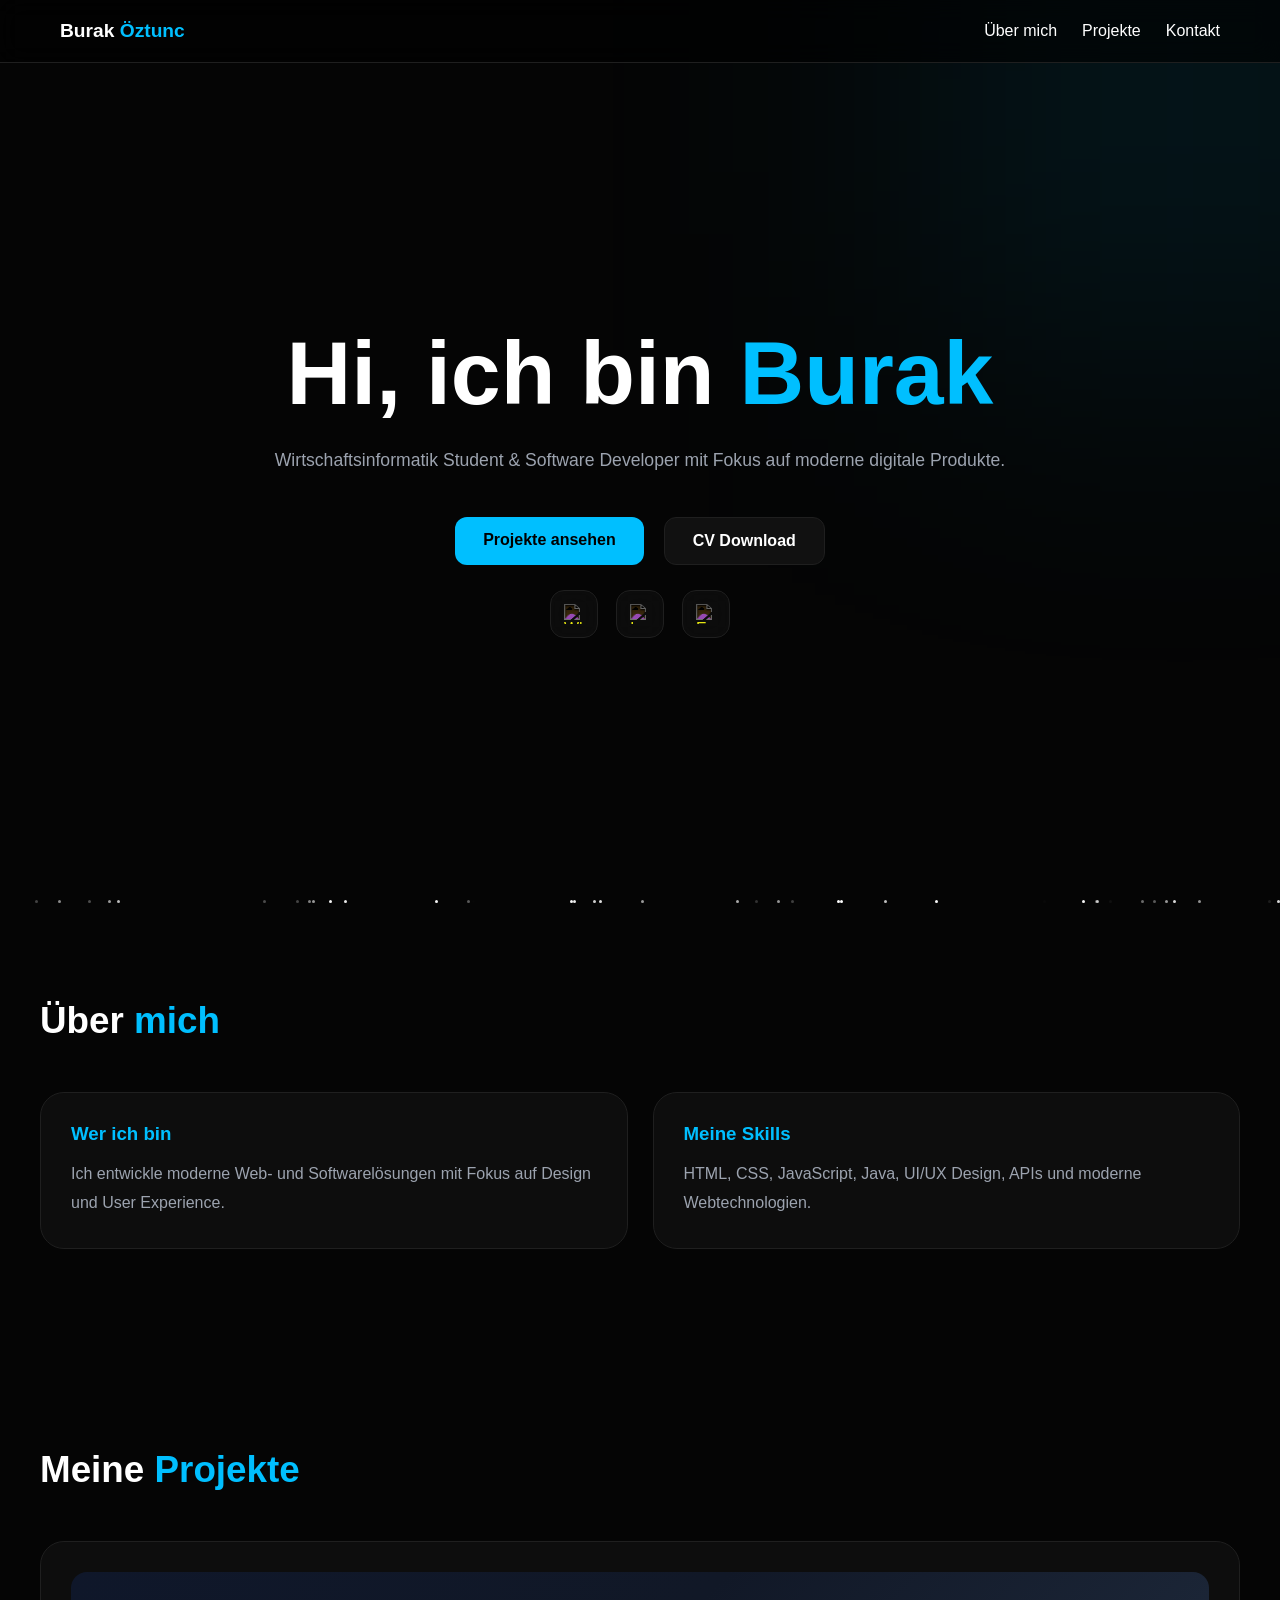
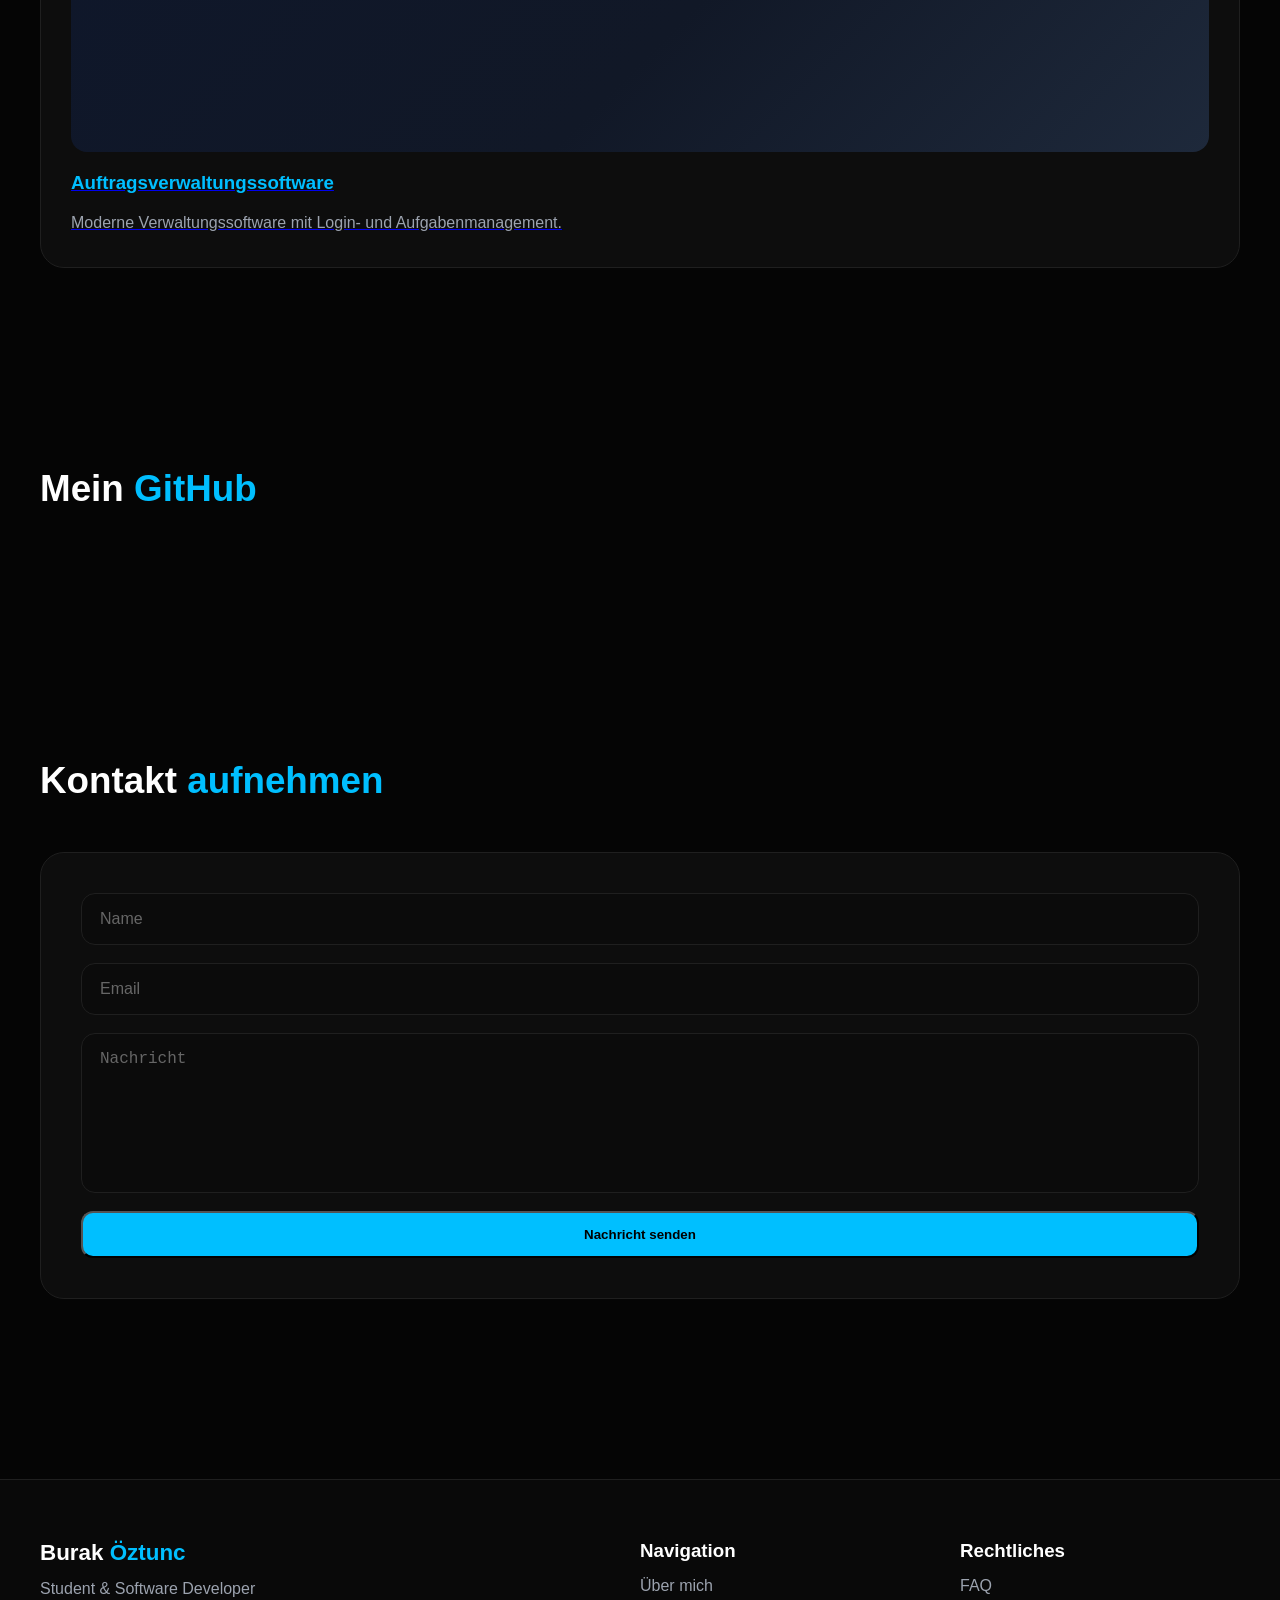
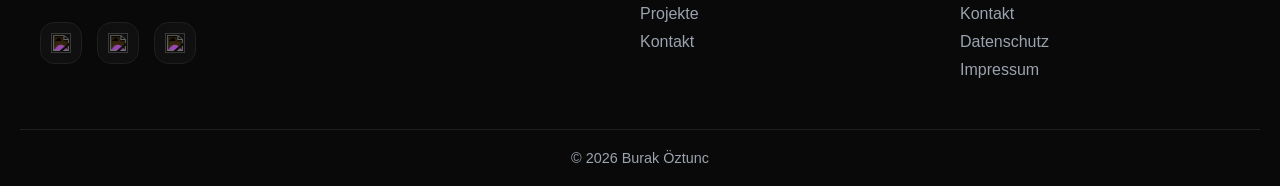
==== index.html @ ba178d69 "first commit" ====
<!DOCTYPE html>
<html lang="de">

<head>
    <meta charset="UTF-8">
    <meta name="viewport" content="width=device-width, initial-scale=1.0">
    <title>Burak Öztunc | Portfolio</title>

    <link rel="stylesheet" href="assets/css/style.css">
    <link rel="stylesheet" href="assets/css/animations.css">
    <link rel="stylesheet" href="assets/css/mobile.css">
</head>

<body>

    <!-- Loading Screen -->
    <div id="loader">
        <div class="loader-text">BURAK.</div>
    </div>

    <!-- Particles -->
    <div id="particles"></div>

    <!-- Navbar -->
    <nav class="navbar">

        <div class="nav-container">

            <div class="logo">
                Burak <span>Öztunc</span>
            </div>

            <div class="hamburger">
                <span></span>
                <span></span>
                <span></span>
            </div>

            <div class="nav-links">
                <a href="#about">Über mich</a>
                <a href="#projects">Projekte</a>
                <a href="#contact">Kontakt</a>
            </div>

        </div>

    </nav>

    <!-- Hero -->
    <section class="hero">

        <div class="hero-content fade-up">

            <h1>
                Hi, ich bin <span>Burak</span>
            </h1>

            <p>
                Wirtschaftsinformatik Student &
                Software Developer mit Fokus auf
                moderne digitale Produkte.
            </p>

            <div class="buttons">

                <a href="#projects" class="btn btn-primary">
                    Projekte ansehen
                </a>

                <a href="assets/files/Burak_Oeztunc_CV.pdf"
                    download
                    class="btn btn-secondary">

                    CV Download

                </a>

            </div>

            <!-- 🔥 SOCIAL BUTTONS (NEU) -->
            <div class="social-buttons">

                <a href="https://wa.me/491793246458"
                   target="_blank"
                   class="social-btn">

                    <img src="https://cdn.jsdelivr.net/gh/simple-icons/simple-icons/icons/whatsapp.svg"
                         alt="WhatsApp">

                </a>

                <a href="https://instagram.com/brkxcgn"
                   target="_blank"
                   class="social-btn">

                    <img src="https://cdn.jsdelivr.net/gh/simple-icons/simple-icons/icons/instagram.svg"
                         alt="Instagram">

                </a>

                <a href="mailto:burakoztunc90@gmail.com"
                   class="social-btn">

                    <img src="https://cdn.jsdelivr.net/gh/simple-icons/simple-icons/icons/gmail.svg"
                         alt="Email">

                </a>

            </div>

        </div>

    </section>

    <!-- About -->
    <section id="about">

        <div class="container">

            <h2 class="section-title fade-up">
                Über <span>mich</span>
            </h2>

            <div class="about-grid">

                <div class="card fade-up">
                    <h3>Wer ich bin</h3>
                    <p>
                        Ich entwickle moderne Web-
                        und Softwarelösungen mit Fokus
                        auf Design und User Experience.
                    </p>
                </div>

                <div class="card fade-up">
                    <h3>Meine Skills</h3>
                    <p>
                        HTML, CSS, JavaScript, Java,
                        UI/UX Design, APIs und moderne
                        Webtechnologien.
                    </p>
                </div>

            </div>

        </div>

    </section>

    <!-- Projects -->
    <section id="projects">

        <div class="container">

            <h2 class="section-title fade-up">
                Meine <span>Projekte</span>
            </h2>

            <div class="projects-grid">

                <a href="projects.html" class="project-card fade-up">

                    <div class="project-image"></div>

                    <div class="project-content">

                        <h3>Auftragsverwaltungssoftware</h3>

                        <p>
                            Moderne Verwaltungssoftware
                            mit Login- und Aufgabenmanagement.
                        </p>

                    </div>

                </a>

            </div>

        </div>

    </section>

    <!-- GitHub -->
    <section>

        <div class="container">

            <h2 class="section-title fade-up">
                Mein <span>GitHub</span>
            </h2>

            <div id="github-projects"
                 class="projects-grid">
            </div>

        </div>

    </section>

    <!-- Contact -->
    <section id="contact">

        <div class="container">

            <h2 class="section-title fade-up">
                Kontakt <span>aufnehmen</span>
            </h2>

            <form id="contact-form"
                  class="contact-form fade-up">

                <input type="text"
                       placeholder="Name"
                       required>

                <input type="email"
                       placeholder="Email"
                       required>

                <textarea placeholder="Nachricht"
                          required></textarea>

                <button type="submit"
                        class="btn btn-primary">

                    Nachricht senden

                </button>

            </form>

        </div>

    </section>

<footer class="footer">

    <div class="footer-container">

        <!-- LEFT: LOGO -->
        <div class="footer-brand">

            <div class="footer-logo">
                Burak <span>Öztunc</span>
            </div>

            <p>
                Student & Software Developer
            </p>

            <!-- SOCIAL -->
            <div class="footer-social">

                <a href="https://wa.me/491793246458" target="_blank" class="social-btn">
                    <img src="https://cdn.jsdelivr.net/gh/simple-icons/simple-icons/icons/whatsapp.svg">
                </a>

                <a href="https://instagram.com/brkxcgn" target="_blank" class="social-btn">
                    <img src="https://cdn.jsdelivr.net/gh/simple-icons/simple-icons/icons/instagram.svg">
                </a>

                <a href="mailto:burakoztunc90@gmail.com" class="social-btn">
                    <img src="https://cdn.jsdelivr.net/gh/simple-icons/simple-icons/icons/gmail.svg">
                </a>

            </div>

        </div>

        <!-- LINKS -->
        <div class="footer-links">

            <h3>Navigation</h3>

            <a href="#about">Über mich</a>
            <a href="#projects">Projekte</a>
            <a href="#contact">Kontakt</a>

        </div>

        <!-- LEGAL -->
        <div class="footer-links">

            <h3>Rechtliches</h3>

            <a href="#">FAQ</a>
            <a href="#">Kontakt</a>
            <a href="#">Datenschutz</a>
            <a href="#">Impressum</a>

        </div>

    </div>

    <div class="footer-bottom">
        © 2026 Burak Öztunc
    </div>

</footer>

    <script type="module" src="assets/js/app.js"></script>

</body>
</html>
---- assets/css/style.css ----
*{
  margin:0;
  padding:0;
  box-sizing:border-box;
  scroll-behavior:smooth;
}

:root{
  --bg:#050505;
  --card:#111111;
  --border:#1f1f1f;
  --text:#ffffff;
  --gray:#9ca3af;
  --accent:#00bfff;
}

body{
  font-family:Arial, Helvetica, sans-serif;
  background:var(--bg);
  color:var(--text);
  overflow-x:hidden;
}

/* Background Glow */
body::before{
  content:"";
  position:fixed;
  width:500px;
  height:500px;
  background:rgba(0,191,255,0.1);
  filter:blur(140px);
  top:-150px;
  right:-150px;
  z-index:-1;
}

/* NAVBAR */
.navbar{
  position:fixed;
  top:0;
  left:0;
  width:100%;
  background:rgba(0,0,0,0.6);
  backdrop-filter:blur(12px);
  border-bottom:1px solid #1f1f1f;
  z-index:9999;
}

.navbar.scrolled{
  background:rgba(0,0,0,0.85);
}

.nav-container{
  max-width:1200px;
  margin:auto;
  padding:20px;
  display:flex;
  justify-content:space-between;
  align-items:center;
}

.logo{
  color:white;
  font-weight:bold;
  font-size:1.2rem;
}

.logo span{
  color:var(--accent);
}

/* LINKS */
.nav-links{
  display:flex;
  gap:25px;
}

.nav-links a{
  color:white;
  text-decoration:none;
  transition:0.3s;
}

.nav-links a:hover{
  color:var(--accent);
}

/* HAMBURGER */
.hamburger{
  display:none;
  flex-direction:column;
  gap:5px;
  cursor:pointer;
}

.hamburger span{
  width:28px;
  height:3px;
  background:white;
  border-radius:5px;
  transition:0.3s;
}

/* HERO */
.hero{
  min-height:100vh;
  display:flex;
  justify-content:center;
  align-items:center;
  text-align:center;
  padding:120px 20px 60px;
}

.hero-content{
  max-width:850px;
}

.hero h1{
  font-size:clamp(3rem,7vw,6rem);
  margin-bottom:20px;
}

.hero h1 span{
  color:var(--accent);
}

.hero p{
  color:var(--gray);
  line-height:1.8;
  font-size:1.1rem;
}

.buttons{
  margin-top:40px;
  display:flex;
  justify-content:center;
  gap:20px;
  flex-wrap:wrap;
}

.btn{
  padding:14px 28px;
  border-radius:12px;
  text-decoration:none;
  font-weight:bold;
  transition:0.3s;
}

.btn-primary{
  background:var(--accent);
  color:black;
}

.btn-primary:hover{
  transform:translateY(-4px);
}

.btn-secondary{
  border:1px solid var(--border);
  background:var(--card);
  color:white;
}

.btn-secondary:hover{
  border-color:var(--accent);
  color:var(--accent);
}

/* SOCIAL BUTTONS */
.social-buttons{
  margin-top:25px;
  display:flex;
  justify-content:center;
  gap:18px;
}

.social-btn{
  width:48px;
  height:48px;
  display:flex;
  align-items:center;
  justify-content:center;
  border-radius:14px;
  background:rgba(255,255,255,0.03);
  border:1px solid var(--border);
  transition:0.3s;
  backdrop-filter:blur(10px);
}

.social-btn img{
  width:20px;
  height:20px;
  filter:invert(1);
  opacity:0.9;
  transition:0.3s;
}

.social-btn:hover{
  transform:translateY(-4px);
  border-color:var(--accent);
  box-shadow:0 10px 25px rgba(0,191,255,0.15);
}

.social-btn:hover img{
  opacity:1;
  transform:scale(1.1);
}

/* SECTIONS */
section{
  padding:100px 20px;
}

.container{
  max-width:1200px;
  margin:auto;
}

.section-title{
  font-size:2.3rem;
  margin-bottom:50px;
}

.section-title span{
  color:var(--accent);
}

/* GRIDS */
.about-grid,
.projects-grid{
  display:grid;
  grid-template-columns:repeat(auto-fit,minmax(280px,1fr));
  gap:25px;
}

/* CARDS */
.card,
.project-card{
  background:rgba(17,17,17,0.75);
  border:1px solid var(--border);
  border-radius:24px;
  padding:30px;
  transition:0.3s;
}

.card:hover,
.project-card:hover{
  transform:translateY(-5px);
}

.card h3,
.project-card h3{
  margin-bottom:15px;
  color:var(--accent);
}

.card p,
.project-card p{
  color:var(--gray);
  line-height:1.8;
}

/* PROJECT IMAGE */
.project-image{
  width:100%;
  height:180px;
  border-radius:16px;
  margin-bottom:20px;
  background:linear-gradient(135deg,#0f172a,#111827,#1e293b);
}

/* CONTACT */
.contact-page{
  min-height:100vh;
  padding:140px 20px 100px;
}

.contact-layout{
  display:grid;
  grid-template-columns:1fr 1fr;
  gap:60px;
  align-items:center;
}

.contact-info img{
  width:200px;
  height:200px;
  border-radius:50%;
  object-fit:cover;
  border:3px solid var(--accent);
  margin-bottom:25px;
}

.contact-info h1{
  font-size:3rem;
  margin-bottom:15px;
}

.contact-info p{
  color:var(--gray);
  line-height:1.8;
  margin-bottom:25px;
}

.contact-details{
  display:flex;
  flex-direction:column;
  gap:12px;
}

.contact-details div{
  padding:14px 18px;
  border-radius:14px;
  background:rgba(255,255,255,0.03);
  border:1px solid var(--border);
  color:var(--gray);
}

/* FORM */
.contact-form{
  background:rgba(17,17,17,0.75);
  border:1px solid var(--border);
  border-radius:24px;
  padding:40px;
  display:flex;
  flex-direction:column;
  gap:18px;
}

.contact-form input,
.contact-form textarea{
  width:100%;
  padding:16px 18px;
  border-radius:14px;
  border:1px solid var(--border);
  background:#0b0b0b;
  color:white;
  outline:none;
  transition:0.3s;
  font-size:1rem;
}

.contact-form input:focus,
.contact-form textarea:focus{
  border-color:var(--accent);
  box-shadow:0 0 0 3px rgba(0,191,255,0.15);
}

.contact-form textarea{
  min-height:160px;
  resize:none;
}

.contact-form input::placeholder,
.contact-form textarea::placeholder{
  color:#666;
}

.contact-form button:hover{
  transform:translateY(-3px);
  box-shadow:0 10px 30px rgba(0,191,255,0.2);
}

/* FOOTER */
.footer{
  background:rgba(10,10,10,0.8);
  border-top:1px solid var(--border);
  margin-top:80px;
  padding:60px 20px 20px;
}

.footer-container{
  max-width:1200px;
  margin:auto;
  display:grid;
  grid-template-columns:2fr 1fr 1fr;
  gap:40px;
}

.footer-logo{
  font-size:1.4rem;
  font-weight:bold;
  margin-bottom:10px;
}

.footer-logo span{
  color:var(--accent);
}

.footer-brand p{
  color:var(--gray);
  margin-bottom:20px;
  line-height:1.6;
}

.footer-social{
  display:flex;
  gap:15px;
}

.footer-links h3{
  margin-bottom:15px;
  color:white;
}

.footer-links a{
  display:block;
  color:var(--gray);
  text-decoration:none;
  margin-bottom:10px;
  transition:0.3s;
}

/* 🔥 FIX: kein komisches Verschieben mehr auf Mobile */
.footer-links a:hover{
  color:var(--accent);
}

.footer-links a:active{
  transform:scale(0.98);
  color:var(--accent);
}

.footer-social .social-btn{
  width:42px;
  height:42px;
}

.footer-bottom{
  text-align:center;
  margin-top:40px;
  padding-top:20px;
  border-top:1px solid var(--border);
  color:var(--gray);
  font-size:0.9rem;
}

/* RESPONSIVE FOOTER */
@media(max-width:900px){
  .footer-container{
    grid-template-columns:1fr;
    text-align:center;
  }

  .footer-social{
    justify-content:center;
  }
}

/* MOBILE NAV FIX + LAYOUT */
@media(max-width:900px){

  .nav-links{
    display:none;
  }

  .hamburger{
    display:flex;
  }

  .hero{
    padding-top:140px;
  }

  .contact-layout{
    grid-template-columns:1fr;
    gap:50px;
  }

  .contact-info{
    text-align:center;
  }

  .contact-info img{
    margin:auto auto 20px;
  }

  .contact-info p{
    margin:auto auto 25px;
  }

  /* FIX: Footer Links bleiben sauber zentriert */
  .footer-links{
    text-align:center;
  }
}

@media(max-width:500px){

  .buttons{
    flex-direction:column;
  }

  .btn{
    width:100%;
  }
}
---- assets/css/animations.css ----
.fade-up{
    opacity:0;
    transform:translateY(40px);
    transition:1s;
}

.fade-up.show{
    opacity:1;
    transform:translateY(0);
}

#loader{
    position:fixed;
    inset:0;
    background:black;
    display:flex;
    justify-content:center;
    align-items:center;
    z-index:99999;
    transition:1s;
}

#loader.hide{
    opacity:0;
    visibility:hidden;
}

.loader-text{
    font-size:3rem;
    font-weight:bold;
    color:#00bfff;
    letter-spacing:4px;
}

.particle{
    position:absolute;
    width:3px;
    height:3px;
    background:white;
    border-radius:50%;
    top:100%;
    animation:float linear infinite;
}

@keyframes float{

    from{
        transform:translateY(0);
    }

    to{
        transform:translateY(-120vh);
    }

}
---- assets/css/mobile.css ----
.hamburger{
    display:none;
    flex-direction:column;
    gap:5px;
    cursor:pointer;
    z-index:10001;
}

.hamburger span{
    width:28px;
    height:3px;
    background:white;
    border-radius:10px;
    transition:0.3s;
}

/* HAMBURGER → X */

.hamburger.open span:nth-child(1){
    transform:rotate(45deg) translateY(11px);
}

.hamburger.open span:nth-child(2){
    opacity:0;
}

.hamburger.open span:nth-child(3){
    transform:rotate(-45deg) translateY(-11px);
}

/* MOBILE */

@media(max-width:900px){

    .hamburger{
        display:flex;
    }

    .nav-links{

        position:fixed;

        top:0;
        left:0;

        width:100%;
        height:100vh;

        background:rgba(5,5,5,0.96);

        backdrop-filter:blur(18px);

        display:flex;
        flex-direction:column;

        justify-content:center;
        align-items:center;

        gap:40px;

        z-index:9990;

        /* START ZUSTAND */

        opacity:0;
        visibility:hidden;

        transform:translateY(-40px);

        transition:
            opacity 0.4s ease,
            transform 0.4s ease,
            visibility 0.4s;
    }

    .nav-links a{
        font-size:1.4rem;
    }

    /* AKTIV */

    .nav-links.active{

        opacity:1;
        visibility:visible;

        transform:translateY(0);

    }

}
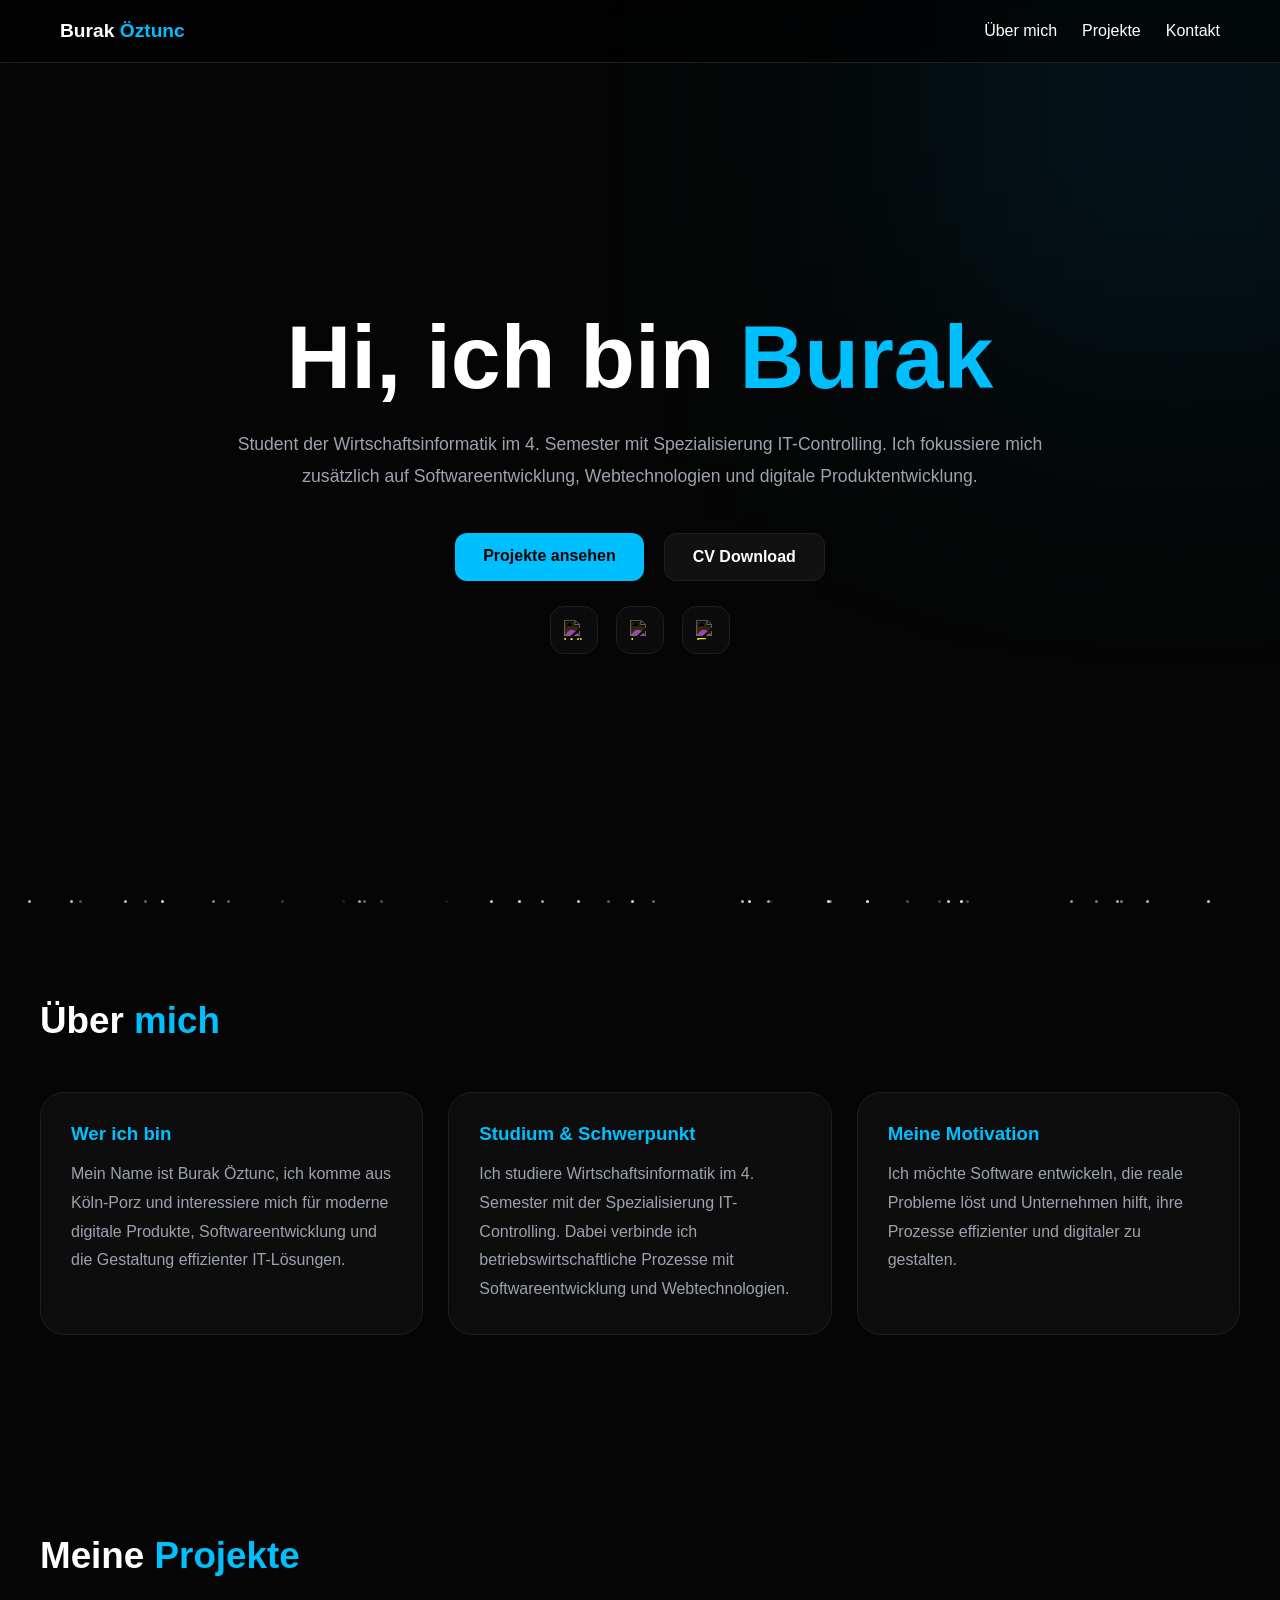
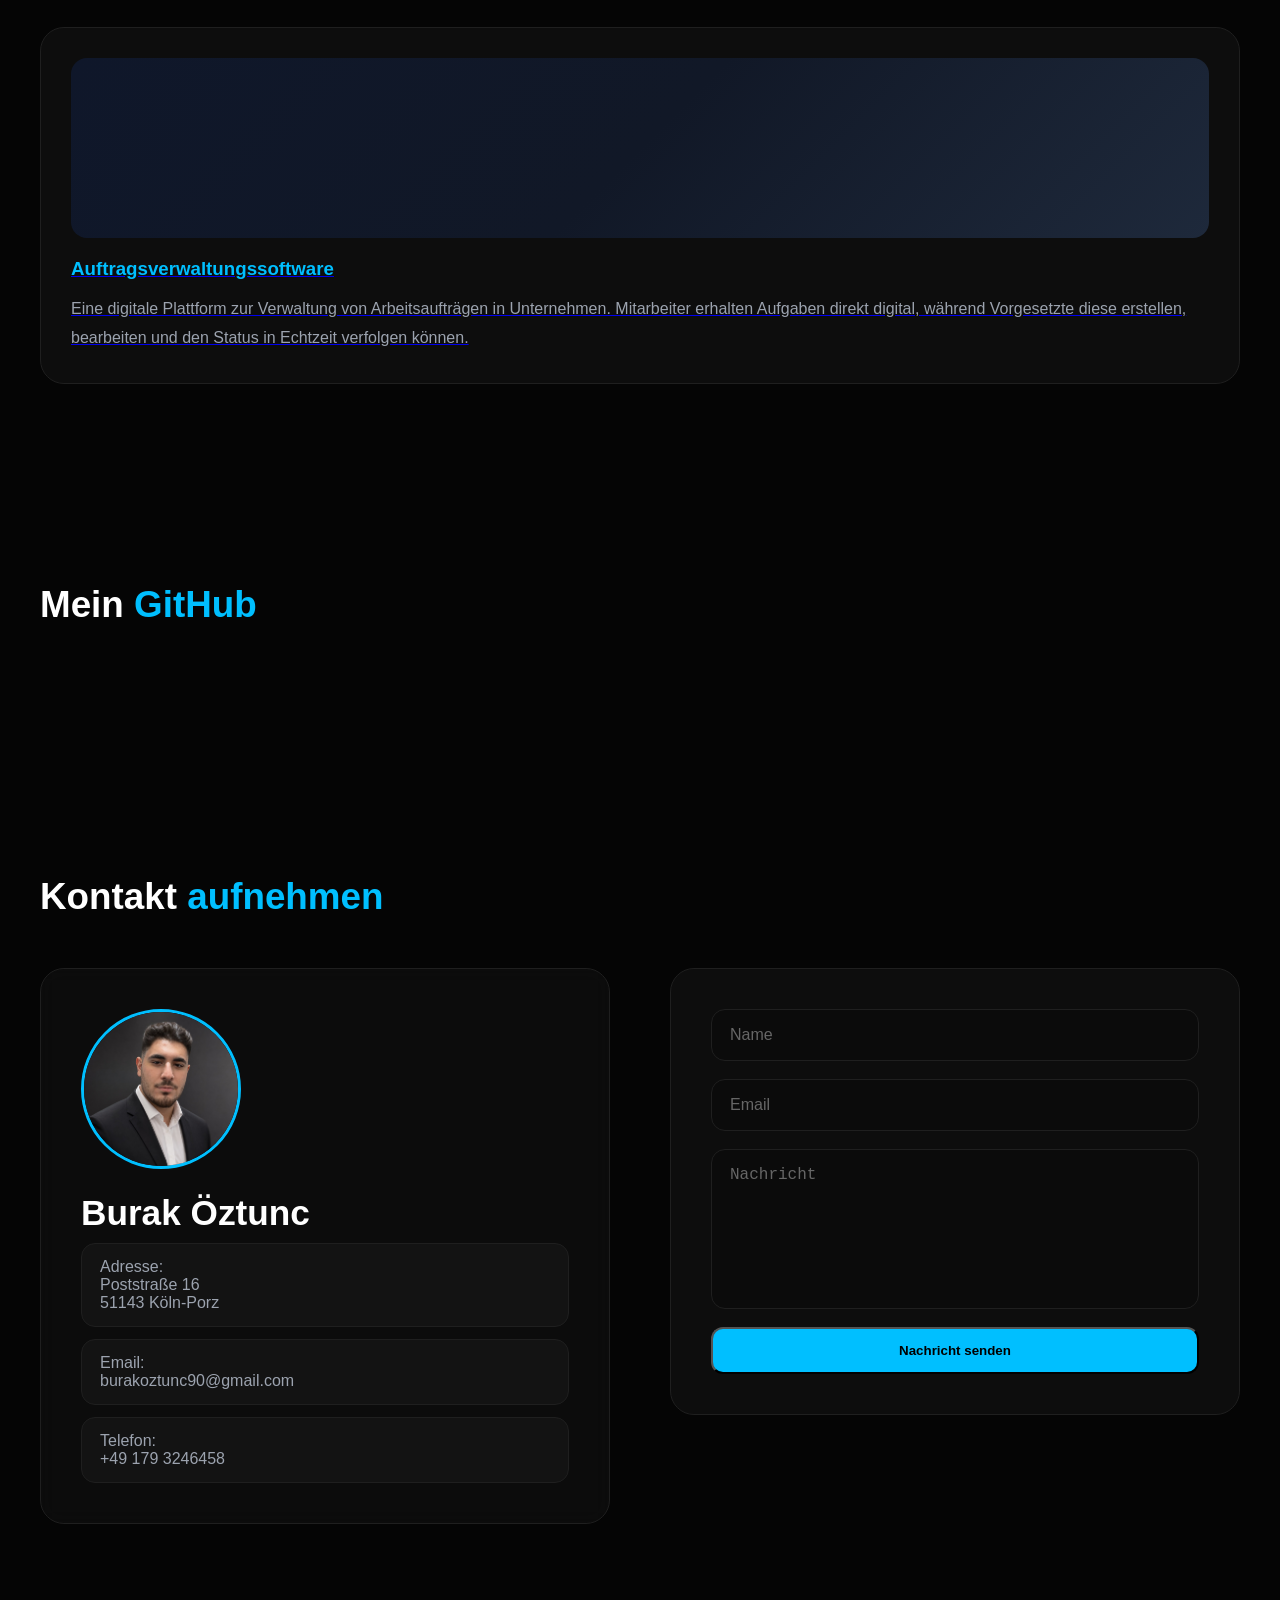
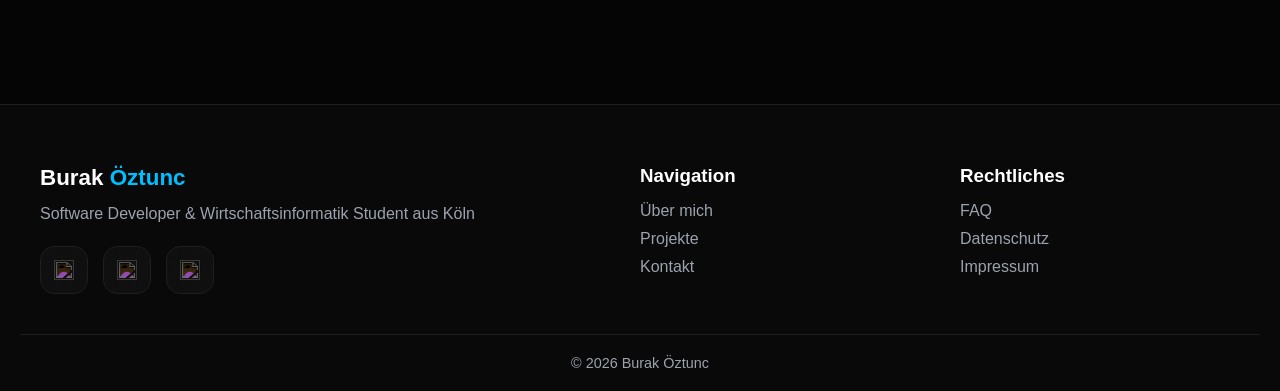
==== commit 363f59e9: "Texte,Code und Bilder bearbeitet bzw. hinzugefügt." ====
--- a/index.html
+++ b/index.html
@@ -13,15 +13,15 @@
 
 <body>
 
-    <!-- Loading Screen -->
+    <!-- LOADING -->
     <div id="loader">
         <div class="loader-text">BURAK.</div>
     </div>
 
-    <!-- Particles -->
+    <!-- PARTICLES -->
     <div id="particles"></div>
 
-    <!-- Navbar -->
+    <!-- NAVBAR -->
     <nav class="navbar">
 
         <div class="nav-container">
@@ -46,7 +46,7 @@
 
     </nav>
 
-    <!-- Hero -->
+    <!-- HERO -->
     <section class="hero">
 
         <div class="hero-content fade-up">
@@ -56,9 +56,8 @@
             </h1>
 
             <p>
-                Wirtschaftsinformatik Student &
-                Software Developer mit Fokus auf
-                moderne digitale Produkte.
+                Student der Wirtschaftsinformatik im 4. Semester mit Spezialisierung IT-Controlling.
+                Ich fokussiere mich zusätzlich auf Softwareentwicklung, Webtechnologien und digitale Produktentwicklung.
             </p>
 
             <div class="buttons">
@@ -67,52 +66,34 @@
                     Projekte ansehen
                 </a>
 
-                <a href="assets/files/Burak_Oeztunc_CV.pdf"
-                    download
-                    class="btn btn-secondary">
-
+                <a href="assets/files/Burak_Oeztunc_CV.pdf" download class="btn btn-secondary">
                     CV Download
-
-                </a>
-
-            </div>
-
-            <!-- 🔥 SOCIAL BUTTONS (NEU) -->
+                </a>
+
+            </div>
+
+            <!-- SOCIAL -->
             <div class="social-buttons">
 
-                <a href="https://wa.me/491793246458"
-                   target="_blank"
-                   class="social-btn">
-
-                    <img src="https://cdn.jsdelivr.net/gh/simple-icons/simple-icons/icons/whatsapp.svg"
-                         alt="WhatsApp">
-
-                </a>
-
-                <a href="https://instagram.com/brkxcgn"
-                   target="_blank"
-                   class="social-btn">
-
-                    <img src="https://cdn.jsdelivr.net/gh/simple-icons/simple-icons/icons/instagram.svg"
-                         alt="Instagram">
-
-                </a>
-
-                <a href="mailto:burakoztunc90@gmail.com"
-                   class="social-btn">
-
-                    <img src="https://cdn.jsdelivr.net/gh/simple-icons/simple-icons/icons/gmail.svg"
-                         alt="Email">
-
-                </a>
-
-            </div>
-
-        </div>
-
-    </section>
-
-    <!-- About -->
+                <a href="https://wa.me/491793246458" target="_blank" class="social-btn">
+                    <img src="https://cdn.jsdelivr.net/gh/simple-icons/simple-icons/icons/whatsapp.svg" alt="WhatsApp">
+                </a>
+
+                <a href="https://instagram.com/brkxcgn" target="_blank" class="social-btn">
+                    <img src="https://cdn.jsdelivr.net/gh/simple-icons/simple-icons/icons/instagram.svg" alt="Instagram">
+                </a>
+
+                <a href="mailto:burakoztunc90@gmail.com" class="social-btn">
+                    <img src="https://cdn.jsdelivr.net/gh/simple-icons/simple-icons/icons/gmail.svg" alt="Email">
+                </a>
+
+            </div>
+
+        </div>
+
+    </section>
+
+    <!-- ABOUT -->
     <section id="about">
 
         <div class="container">
@@ -126,28 +107,34 @@
                 <div class="card fade-up">
                     <h3>Wer ich bin</h3>
                     <p>
-                        Ich entwickle moderne Web-
-                        und Softwarelösungen mit Fokus
-                        auf Design und User Experience.
+                        Mein Name ist Burak Öztunc, ich komme aus Köln-Porz und interessiere mich für moderne digitale Produkte,
+                        Softwareentwicklung und die Gestaltung effizienter IT-Lösungen.
                     </p>
                 </div>
 
                 <div class="card fade-up">
-                    <h3>Meine Skills</h3>
+                    <h3>Studium & Schwerpunkt</h3>
                     <p>
-                        HTML, CSS, JavaScript, Java,
-                        UI/UX Design, APIs und moderne
-                        Webtechnologien.
+                        Ich studiere Wirtschaftsinformatik im 4. Semester mit der Spezialisierung IT-Controlling.
+                        Dabei verbinde ich betriebswirtschaftliche Prozesse mit Softwareentwicklung und Webtechnologien.
                     </p>
                 </div>
 
-            </div>
-
-        </div>
-
-    </section>
-
-    <!-- Projects -->
+                <div class="card fade-up">
+                    <h3>Meine Motivation</h3>
+                    <p>
+                        Ich möchte Software entwickeln, die reale Probleme löst und Unternehmen hilft,
+                        ihre Prozesse effizienter und digitaler zu gestalten.
+                    </p>
+                </div>
+
+            </div>
+
+        </div>
+
+    </section>
+
+    <!-- PROJECTS -->
     <section id="projects">
 
         <div class="container">
@@ -167,8 +154,9 @@
                         <h3>Auftragsverwaltungssoftware</h3>
 
                         <p>
-                            Moderne Verwaltungssoftware
-                            mit Login- und Aufgabenmanagement.
+                            Eine digitale Plattform zur Verwaltung von Arbeitsaufträgen in Unternehmen.
+                            Mitarbeiter erhalten Aufgaben direkt digital, während Vorgesetzte diese erstellen,
+                            bearbeiten und den Status in Echtzeit verfolgen können.
                         </p>
 
                     </div>
@@ -181,7 +169,7 @@
 
     </section>
 
-    <!-- GitHub -->
+    <!-- GITHUB -->
     <section>
 
         <div class="container">
@@ -190,15 +178,13 @@
                 Mein <span>GitHub</span>
             </h2>
 
-            <div id="github-projects"
-                 class="projects-grid">
-            </div>
-
-        </div>
-
-    </section>
-
-    <!-- Contact -->
+            <div id="github-projects" class="projects-grid"></div>
+
+        </div>
+
+    </section>
+
+    <!-- CONTACT -->
     <section id="contact">
 
         <div class="container">
@@ -207,97 +193,125 @@
                 Kontakt <span>aufnehmen</span>
             </h2>
 
-            <form id="contact-form"
-                  class="contact-form fade-up">
-
-                <input type="text"
-                       placeholder="Name"
-                       required>
-
-                <input type="email"
-                       placeholder="Email"
-                       required>
-
-                <textarea placeholder="Nachricht"
-                          required></textarea>
-
-                <button type="submit"
-                        class="btn btn-primary">
-
-                    Nachricht senden
-
-                </button>
-
-            </form>
-
-        </div>
-
-    </section>
-
-<footer class="footer">
-
-    <div class="footer-container">
-
-        <!-- LEFT: LOGO -->
-        <div class="footer-brand">
-
-            <div class="footer-logo">
-                Burak <span>Öztunc</span>
-            </div>
-
-            <p>
-                Student & Software Developer
-            </p>
-
-            <!-- SOCIAL -->
-            <div class="footer-social">
-
-                <a href="https://wa.me/491793246458" target="_blank" class="social-btn">
-                    <img src="https://cdn.jsdelivr.net/gh/simple-icons/simple-icons/icons/whatsapp.svg">
-                </a>
-
-                <a href="https://instagram.com/brkxcgn" target="_blank" class="social-btn">
-                    <img src="https://cdn.jsdelivr.net/gh/simple-icons/simple-icons/icons/instagram.svg">
-                </a>
-
-                <a href="mailto:burakoztunc90@gmail.com" class="social-btn">
-                    <img src="https://cdn.jsdelivr.net/gh/simple-icons/simple-icons/icons/gmail.svg">
-                </a>
-
-            </div>
-
-        </div>
-
-        <!-- LINKS -->
-        <div class="footer-links">
-
-            <h3>Navigation</h3>
-
-            <a href="#about">Über mich</a>
-            <a href="#projects">Projekte</a>
-            <a href="#contact">Kontakt</a>
-
-        </div>
-
-        <!-- LEGAL -->
-        <div class="footer-links">
-
-            <h3>Rechtliches</h3>
-
-            <a href="#">FAQ</a>
-            <a href="#">Kontakt</a>
-            <a href="#">Datenschutz</a>
-            <a href="#">Impressum</a>
-
-        </div>
-
-    </div>
-
-    <div class="footer-bottom">
-        © 2026 Burak Öztunc
-    </div>
-
-</footer>
+            <div class="contact-layout">
+
+                <!-- INFO CARD -->
+                <div class="contact-info fade-up">
+
+                    <img src="assets/images/profile.jpg" alt="Profilbild">
+
+                    <h1>Burak Öztunc</h1>
+
+                    <div class="contact-details">
+
+                        <!-- ADDRESS -->
+                        <a href="https://www.google.com/maps/search/?api=1&query=Poststraße+16+51143+Köln-Porz"
+                           target="_blank"
+                           style="text-decoration:none; color:inherit;">
+                            <div>
+                                Adresse:<br>
+                                Poststraße 16<br>
+                                51143 Köln-Porz
+                            </div>
+                        </a>
+
+                        <!-- EMAIL -->
+                        <a href="mailto:burakoztunc90@gmail.com"
+                           style="text-decoration:none; color:inherit;">
+                            <div>
+                                Email:<br>
+                                burakoztunc90@gmail.com
+                            </div>
+                        </a>
+
+                        <!-- PHONE -->
+                        <a href="tel:+491793246458"
+                           style="text-decoration:none; color:inherit;">
+                            <div>
+                                Telefon:<br>
+                                +49 179 3246458
+                            </div>
+                        </a>
+
+                    </div>
+
+                </div>
+
+                <!-- FORM -->
+                <form id="contact-form" class="contact-form fade-up">
+
+                    <input type="text" placeholder="Name" required>
+
+                    <input type="email" placeholder="Email" required>
+
+                    <textarea placeholder="Nachricht" required></textarea>
+
+                    <button type="submit" class="btn btn-primary">
+                        Nachricht senden
+                    </button>
+
+                </form>
+
+            </div>
+
+        </div>
+
+    </section>
+
+    <!-- FOOTER -->
+    <footer class="footer">
+
+        <div class="footer-container">
+
+            <div class="footer-brand">
+
+                <div class="footer-logo">
+                    Burak <span>Öztunc</span>
+                </div>
+
+                <p>
+                    Software Developer & Wirtschaftsinformatik Student aus Köln
+                </p>
+
+                <div class="footer-social">
+
+                    <a href="https://wa.me/491793246458" target="_blank" class="social-btn">
+                        <img src="https://cdn.jsdelivr.net/gh/simple-icons/simple-icons/icons/whatsapp.svg">
+                    </a>
+
+                    <a href="https://instagram.com/brkxcgn" target="_blank" class="social-btn">
+                        <img src="https://cdn.jsdelivr.net/gh/simple-icons/simple-icons/icons/instagram.svg">
+                    </a>
+
+                    <a href="mailto:burakoztunc90@gmail.com" class="social-btn">
+                        <img src="https://cdn.jsdelivr.net/gh/simple-icons/simple-icons/icons/gmail.svg">
+                    </a>
+
+                </div>
+
+            </div>
+
+            <div class="footer-links">
+                <h3>Navigation</h3>
+                <a href="#about">Über mich</a>
+                <a href="#projects">Projekte</a>
+                <a href="#contact">Kontakt</a>
+            </div>
+
+            <div class="footer-links">
+                <h3>Rechtliches</h3>
+                <a href="#">FAQ</a>
+                <a href="#">Datenschutz</a>
+                <a href="#">Impressum</a>
+            </div>
+
+        </div>
+
+        <div class="footer-bottom">
+            © 2026 Burak Öztunc
+        </div>
+
+    </footer>
 
     <script type="module" src="assets/js/app.js"></script>
 
--- a/assets/css/style.css
+++ b/assets/css/style.css
@@ -130,6 +130,7 @@
   font-size:1.1rem;
 }
 
+/* BUTTONS */
 .buttons{
   margin-top:40px;
   display:flex;
@@ -166,7 +167,7 @@
   color:var(--accent);
 }
 
-/* SOCIAL BUTTONS */
+/* SOCIAL */
 .social-buttons{
   margin-top:25px;
   display:flex;
@@ -269,39 +270,47 @@
   background:linear-gradient(135deg,#0f172a,#111827,#1e293b);
 }
 
-/* CONTACT */
-.contact-page{
-  min-height:100vh;
-  padding:140px 20px 100px;
-}
+/* ========================= */
+/* CONTACT SECTION (IMPROVED) */
+/* ========================= */
 
 .contact-layout{
   display:grid;
   grid-template-columns:1fr 1fr;
   gap:60px;
-  align-items:center;
+  align-items:start;
+}
+
+/* PROFILE CARD */
+.contact-info{
+  background:rgba(17,17,17,0.6);
+  border:1px solid var(--border);
+  border-radius:24px;
+  padding:40px;
+  backdrop-filter:blur(10px);
 }
 
 .contact-info img{
-  width:200px;
-  height:200px;
+  width:160px;
+  height:160px;
   border-radius:50%;
   object-fit:cover;
   border:3px solid var(--accent);
+  margin-bottom:20px;
+}
+
+.contact-info h1{
+  font-size:2.2rem;
+  margin-bottom:10px;
+}
+
+.contact-info p{
+  color:var(--gray);
+  line-height:1.6;
   margin-bottom:25px;
 }
 
-.contact-info h1{
-  font-size:3rem;
-  margin-bottom:15px;
-}
-
-.contact-info p{
-  color:var(--gray);
-  line-height:1.8;
-  margin-bottom:25px;
-}
-
+/* DETAILS */
 .contact-details{
   display:flex;
   flex-direction:column;
@@ -314,6 +323,12 @@
   background:rgba(255,255,255,0.03);
   border:1px solid var(--border);
   color:var(--gray);
+  transition:0.3s;
+}
+
+.contact-details div:hover{
+  border-color:var(--accent);
+  transform:translateX(4px);
 }
 
 /* FORM */
@@ -411,21 +426,11 @@
   transition:0.3s;
 }
 
-/* 🔥 FIX: kein komisches Verschieben mehr auf Mobile */
 .footer-links a:hover{
   color:var(--accent);
 }
 
-.footer-links a:active{
-  transform:scale(0.98);
-  color:var(--accent);
-}
-
-.footer-social .social-btn{
-  width:42px;
-  height:42px;
-}
-
+/* FOOTER BOTTOM */
 .footer-bottom{
   text-align:center;
   margin-top:40px;
@@ -435,8 +440,33 @@
   font-size:0.9rem;
 }
 
-/* RESPONSIVE FOOTER */
+/* RESPONSIVE */
 @media(max-width:900px){
+
+  .nav-links{
+    display:none;
+  }
+
+  .hamburger{
+    display:flex;
+  }
+
+  .hero{
+    padding-top:140px;
+  }
+
+  .contact-layout{
+    grid-template-columns:1fr;
+  }
+
+  .contact-info{
+    text-align:center;
+  }
+
+  .contact-info img{
+    margin:auto auto 20px;
+  }
+
   .footer-container{
     grid-template-columns:1fr;
     text-align:center;
@@ -447,44 +477,6 @@
   }
 }
 
-/* MOBILE NAV FIX + LAYOUT */
-@media(max-width:900px){
-
-  .nav-links{
-    display:none;
-  }
-
-  .hamburger{
-    display:flex;
-  }
-
-  .hero{
-    padding-top:140px;
-  }
-
-  .contact-layout{
-    grid-template-columns:1fr;
-    gap:50px;
-  }
-
-  .contact-info{
-    text-align:center;
-  }
-
-  .contact-info img{
-    margin:auto auto 20px;
-  }
-
-  .contact-info p{
-    margin:auto auto 25px;
-  }
-
-  /* FIX: Footer Links bleiben sauber zentriert */
-  .footer-links{
-    text-align:center;
-  }
-}
-
 @media(max-width:500px){
 
   .buttons{
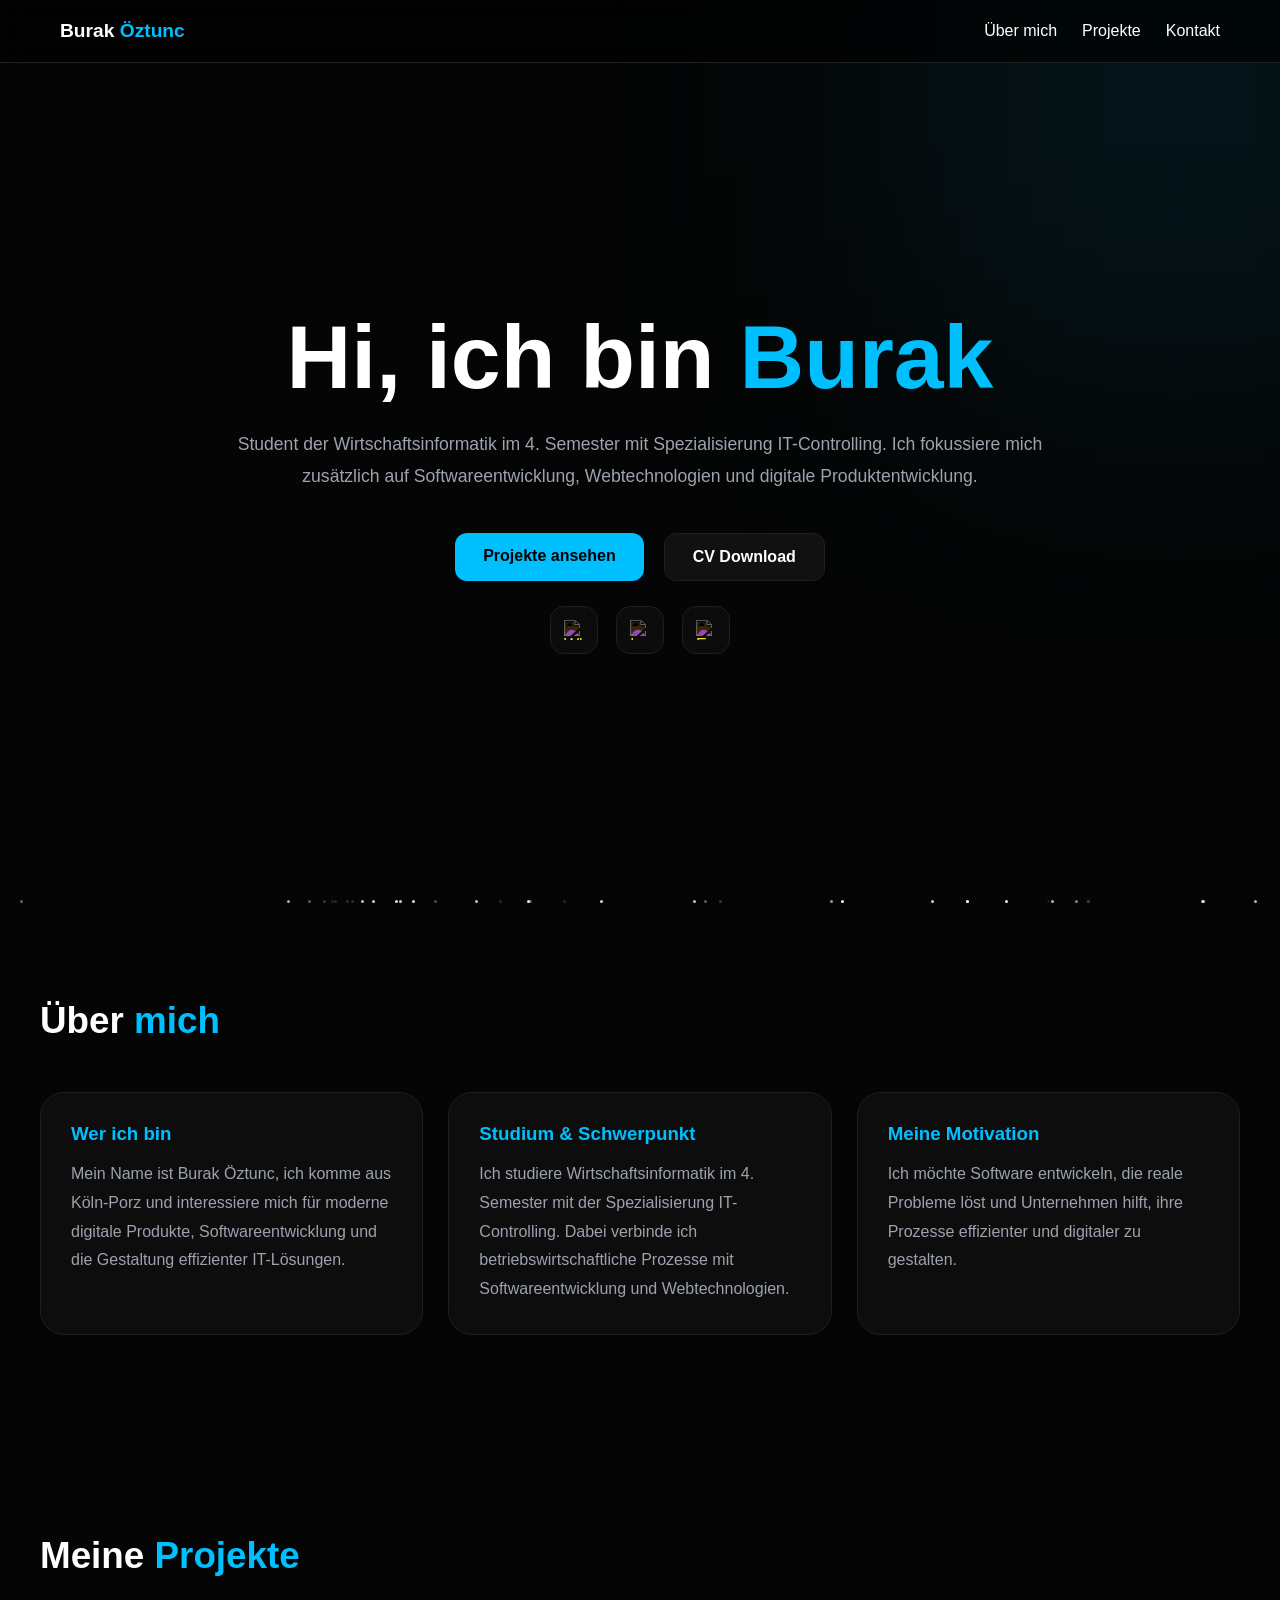
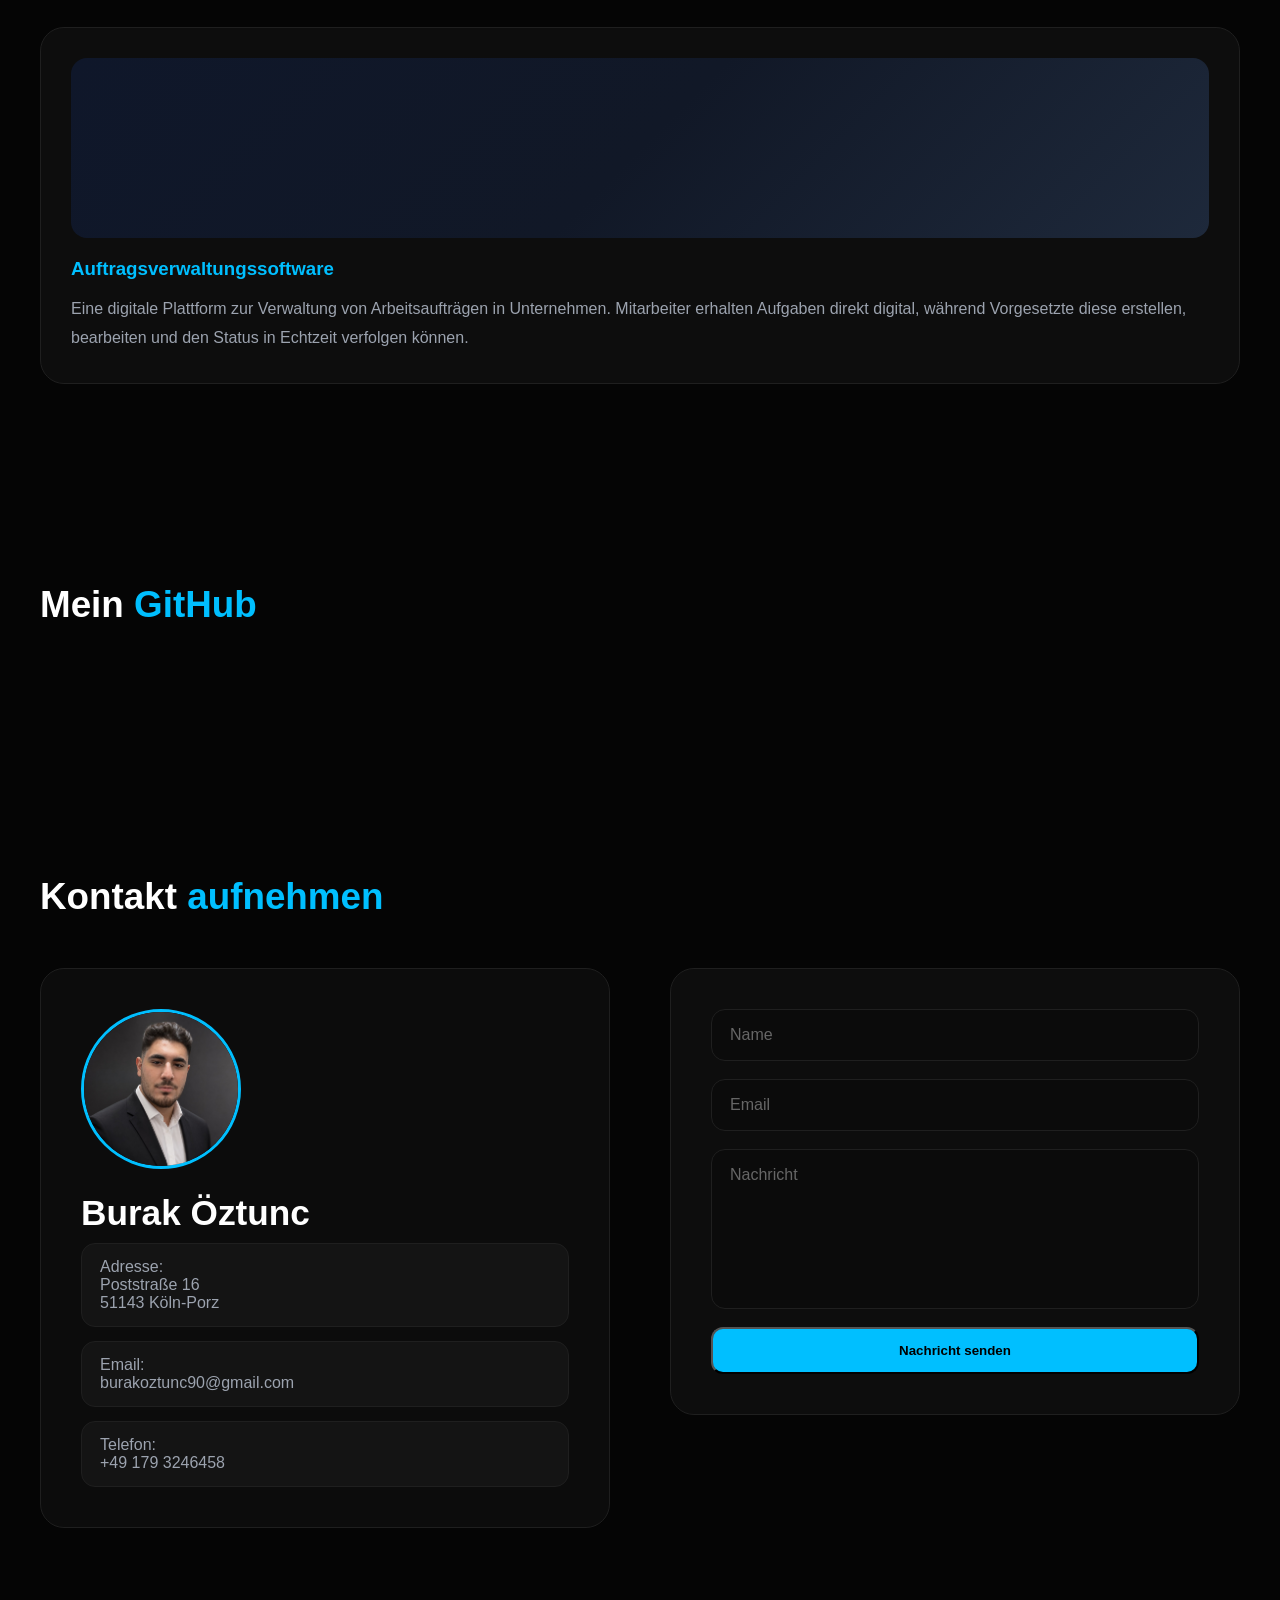
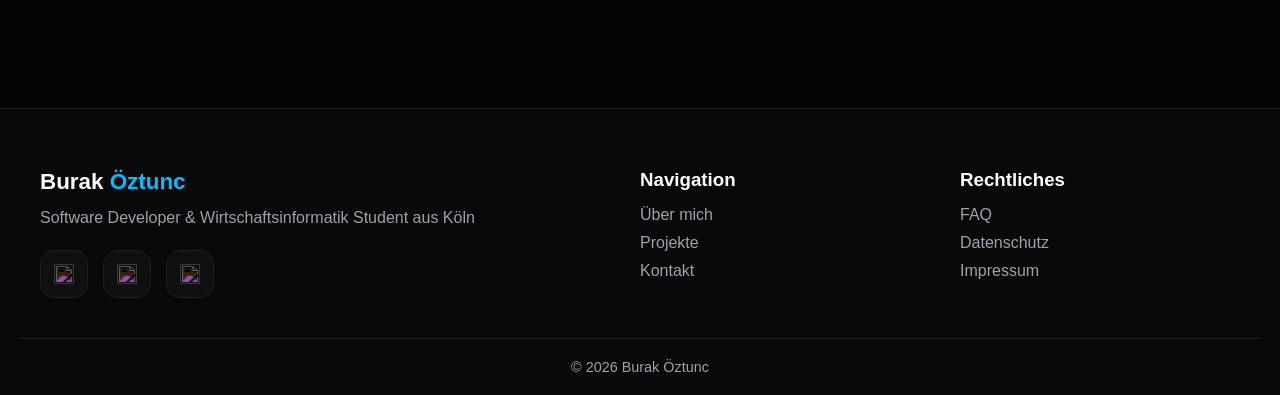
==== commit e6face1a: "Update index.html und style.css" ====
--- a/index.html
+++ b/index.html
@@ -145,7 +145,8 @@
 
             <div class="projects-grid">
 
-                <a href="projects.html" class="project-card fade-up">
+                <!-- 🔥 JETZT KEIN LINK MEHR -->
+                <div class="project-card fade-up">
 
                     <div class="project-image"></div>
 
@@ -161,7 +162,7 @@
 
                     </div>
 
-                </a>
+                </div>
 
             </div>
 
@@ -204,7 +205,6 @@
 
                     <div class="contact-details">
 
-                        <!-- ADDRESS -->
                         <a href="https://www.google.com/maps/search/?api=1&query=Poststraße+16+51143+Köln-Porz"
                            target="_blank"
                            style="text-decoration:none; color:inherit;">
@@ -215,7 +215,6 @@
                             </div>
                         </a>
 
-                        <!-- EMAIL -->
                         <a href="mailto:burakoztunc90@gmail.com"
                            style="text-decoration:none; color:inherit;">
                             <div>
@@ -224,7 +223,6 @@
                             </div>
                         </a>
 
-                        <!-- PHONE -->
                         <a href="tel:+491793246458"
                            style="text-decoration:none; color:inherit;">
                             <div>
--- a/assets/css/style.css
+++ b/assets/css/style.css
@@ -42,7 +42,7 @@
   width:100%;
   background:rgba(0,0,0,0.6);
   backdrop-filter:blur(12px);
-  border-bottom:1px solid #1f1f1f;
+  border-bottom:1px solid var(--border);
   z-index:9999;
 }
 
@@ -69,7 +69,7 @@
   color:var(--accent);
 }
 
-/* LINKS */
+/* NAV LINKS */
 .nav-links{
   display:flex;
   gap:25px;
@@ -153,7 +153,7 @@
 }
 
 .btn-primary:hover{
-  transform:translateY(-4px);
+  transform:translateY(-3px);
 }
 
 .btn-secondary{
@@ -184,7 +184,7 @@
   border-radius:14px;
   background:rgba(255,255,255,0.03);
   border:1px solid var(--border);
-  transition:0.3s;
+  transition:0.25s;
   backdrop-filter:blur(10px);
 }
 
@@ -193,13 +193,12 @@
   height:20px;
   filter:invert(1);
   opacity:0.9;
-  transition:0.3s;
+  transition:0.25s;
 }
 
 .social-btn:hover{
-  transform:translateY(-4px);
   border-color:var(--accent);
-  box-shadow:0 10px 25px rgba(0,191,255,0.15);
+  box-shadow:0 0 15px rgba(0,191,255,0.2);
 }
 
 .social-btn:hover img{
@@ -241,12 +240,13 @@
   border:1px solid var(--border);
   border-radius:24px;
   padding:30px;
-  transition:0.3s;
+  transition:0.25s;
 }
 
 .card:hover,
 .project-card:hover{
-  transform:translateY(-5px);
+  transform:none;
+  border-color:var(--accent);
 }
 
 .card h3,
@@ -270,10 +270,7 @@
   background:linear-gradient(135deg,#0f172a,#111827,#1e293b);
 }
 
-/* ========================= */
-/* CONTACT SECTION (IMPROVED) */
-/* ========================= */
-
+/* CONTACT */
 .contact-layout{
   display:grid;
   grid-template-columns:1fr 1fr;
@@ -281,9 +278,8 @@
   align-items:start;
 }
 
-/* PROFILE CARD */
 .contact-info{
-  background:rgba(17,17,17,0.6);
+  background:rgba(17,17,17,0.65);
   border:1px solid var(--border);
   border-radius:24px;
   padding:40px;
@@ -304,17 +300,14 @@
   margin-bottom:10px;
 }
 
-.contact-info p{
-  color:var(--gray);
-  line-height:1.6;
-  margin-bottom:25px;
-}
-
-/* DETAILS */
 .contact-details{
   display:flex;
   flex-direction:column;
-  gap:12px;
+  gap:14px;
+}
+
+.contact-details a{
+  text-decoration:none;
 }
 
 .contact-details div{
@@ -323,12 +316,13 @@
   background:rgba(255,255,255,0.03);
   border:1px solid var(--border);
   color:var(--gray);
-  transition:0.3s;
+  transition:0.25s;
+  cursor:pointer;
 }
 
 .contact-details div:hover{
   border-color:var(--accent);
-  transform:translateX(4px);
+  background:rgba(0,191,255,0.05);
 }
 
 /* FORM */
@@ -340,8 +334,13 @@
   display:flex;
   flex-direction:column;
   gap:18px;
-}
-
+
+  /* 🔥 FIX: gleiche Schrift wie Rest der Seite */
+  font-family: inherit;
+  color: var(--text);
+}
+
+/* 🔥 FIX: Inputs & Textarea übernehmen Font */
 .contact-form input,
 .contact-form textarea{
   width:100%;
@@ -353,6 +352,15 @@
   outline:none;
   transition:0.3s;
   font-size:1rem;
+
+  font-family: inherit; /* WICHTIG */
+}
+
+/* Placeholder auch sauber */
+.contact-form input::placeholder,
+.contact-form textarea::placeholder{
+  color:#666;
+  font-family: inherit;
 }
 
 .contact-form input:focus,
@@ -364,16 +372,6 @@
 .contact-form textarea{
   min-height:160px;
   resize:none;
-}
-
-.contact-form input::placeholder,
-.contact-form textarea::placeholder{
-  color:#666;
-}
-
-.contact-form button:hover{
-  transform:translateY(-3px);
-  box-shadow:0 10px 30px rgba(0,191,255,0.2);
 }
 
 /* FOOTER */
@@ -430,7 +428,6 @@
   color:var(--accent);
 }
 
-/* FOOTER BOTTOM */
 .footer-bottom{
   text-align:center;
   margin-top:40px;
@@ -442,26 +439,14 @@
 
 /* RESPONSIVE */
 @media(max-width:900px){
-
-  .nav-links{
-    display:none;
-  }
-
-  .hamburger{
-    display:flex;
-  }
-
-  .hero{
-    padding-top:140px;
-  }
-
-  .contact-layout{
-    grid-template-columns:1fr;
-  }
-
-  .contact-info{
-    text-align:center;
-  }
+  .nav-links{ display:none; }
+  .hamburger{ display:flex; }
+
+  .hero{ padding-top:140px; }
+
+  .contact-layout{ grid-template-columns:1fr; }
+
+  .contact-info{ text-align:center; }
 
   .contact-info img{
     margin:auto auto 20px;
@@ -478,7 +463,6 @@
 }
 
 @media(max-width:500px){
-
   .buttons{
     flex-direction:column;
   }
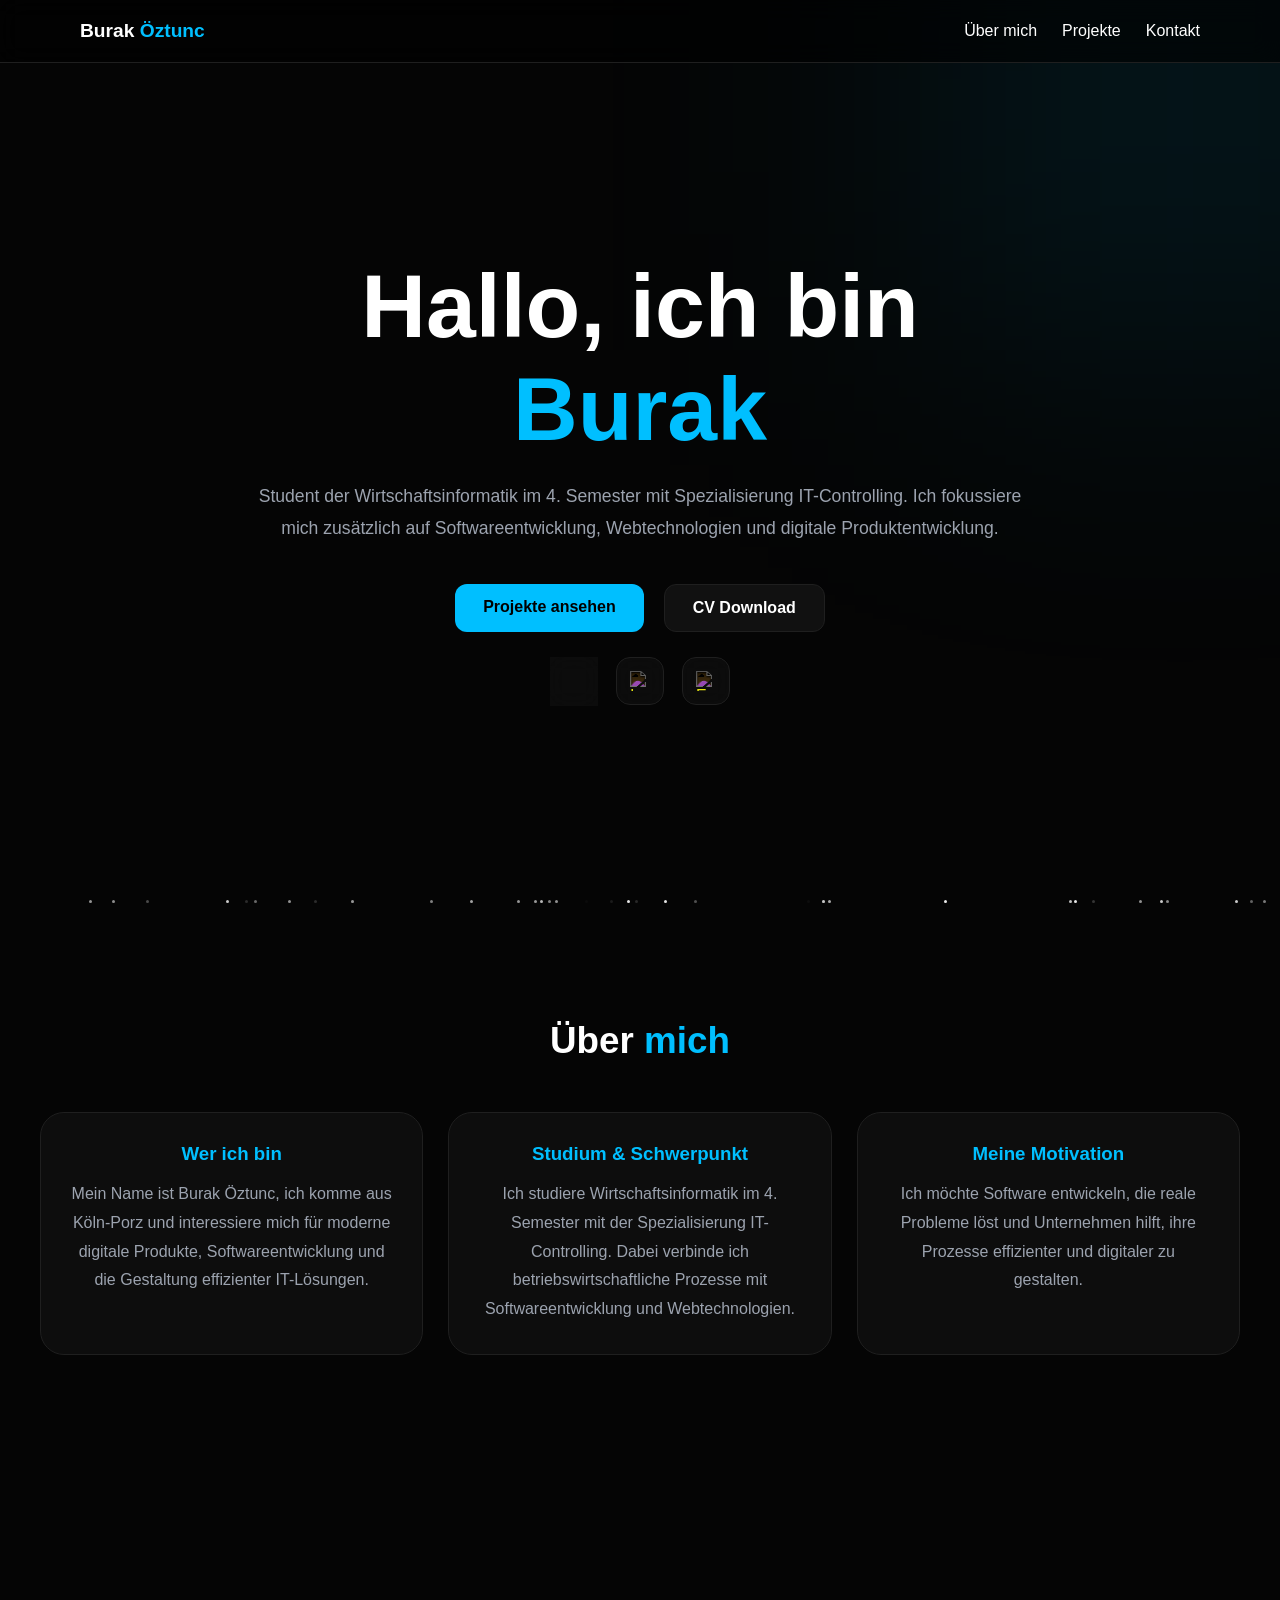
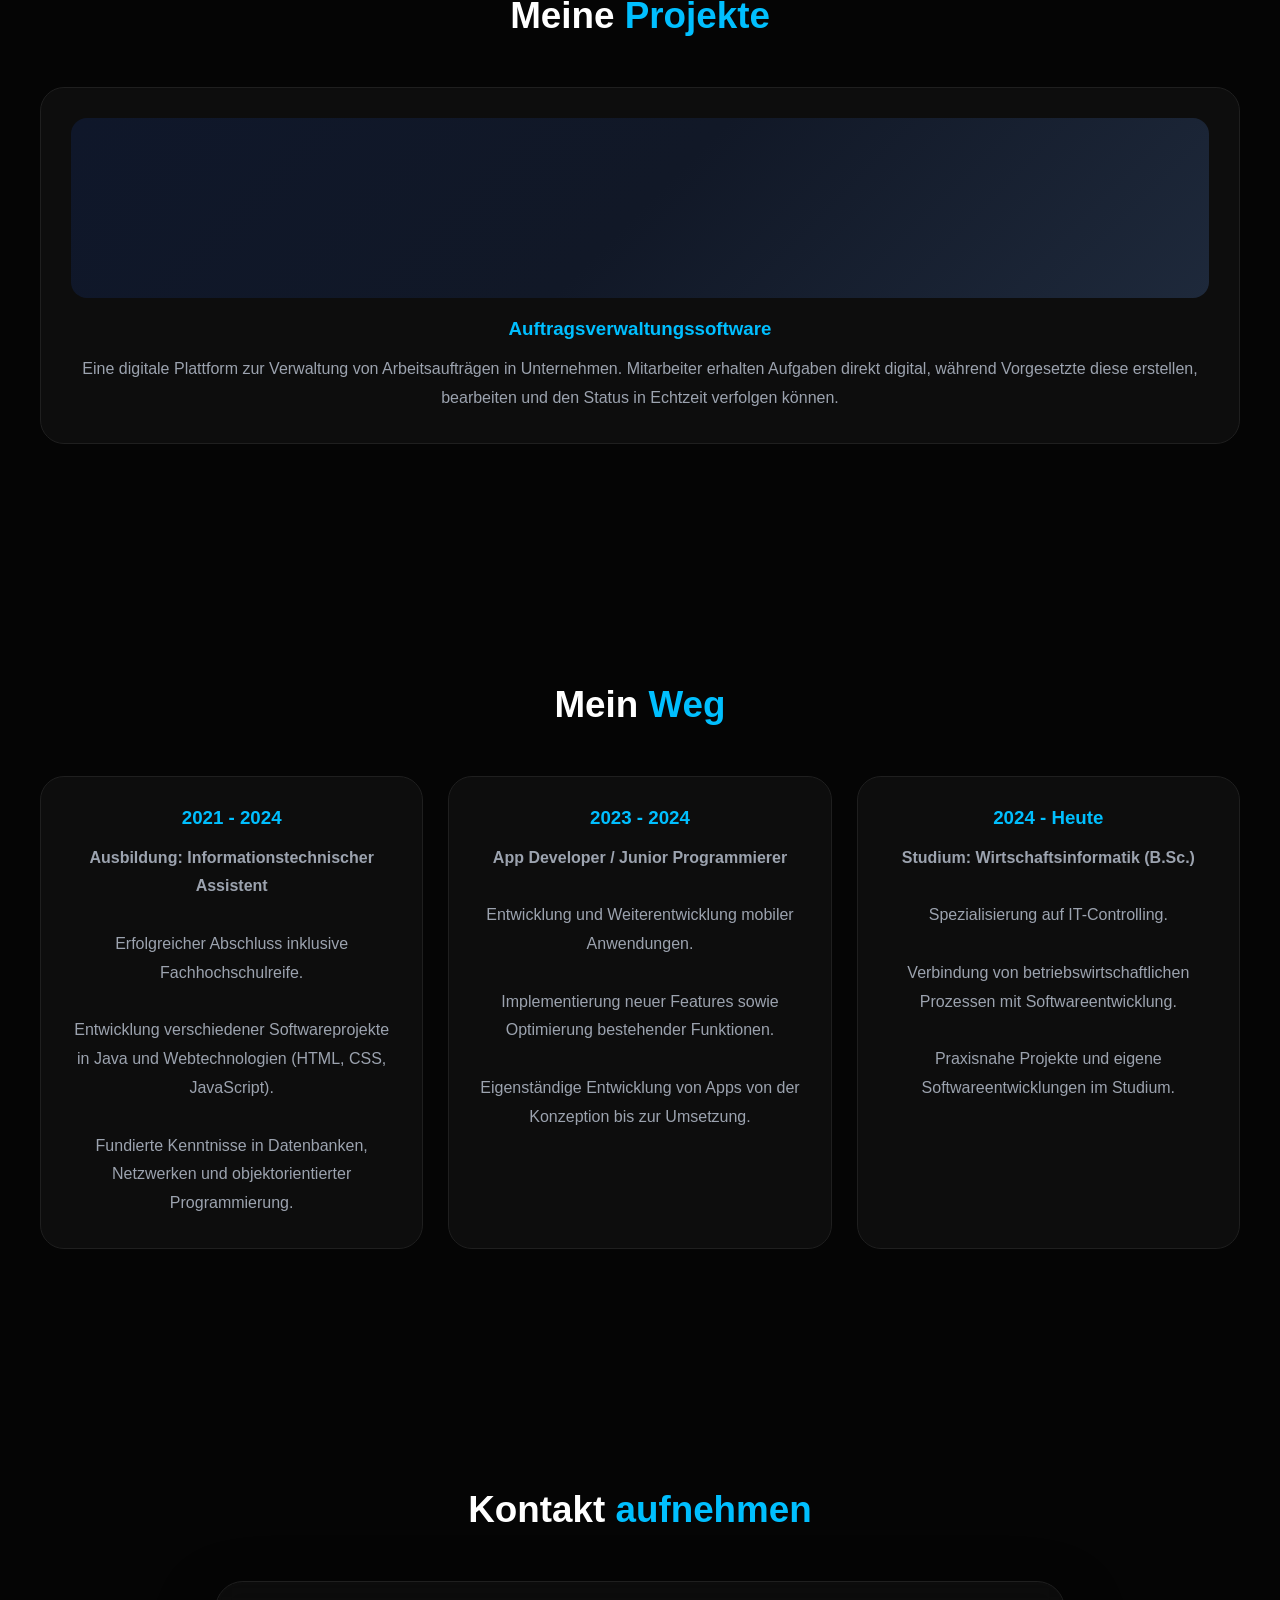
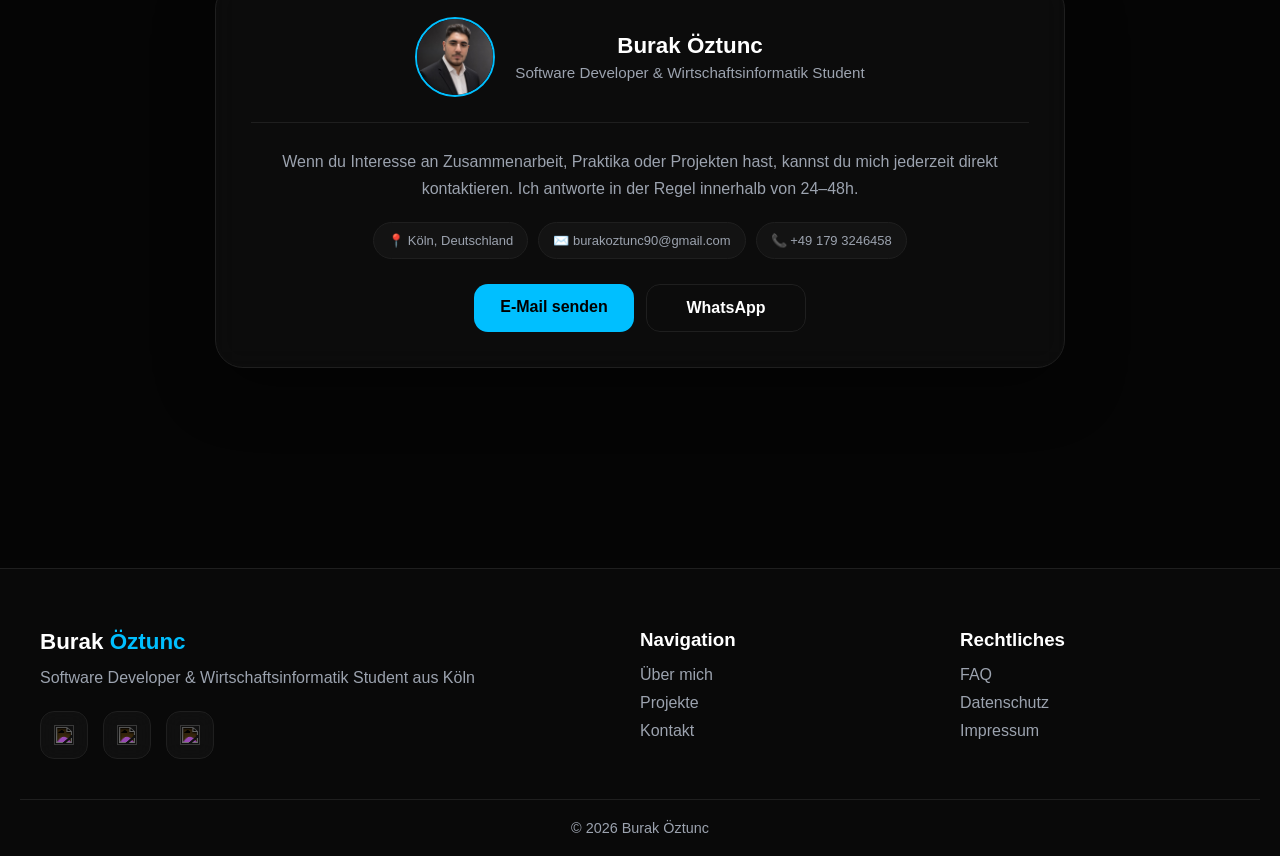
==== commit 6c8494d1: "Komplette Website wurde angepasst und aktualisiert." ====
--- a/index.html
+++ b/index.html
@@ -15,7 +15,7 @@
 
     <!-- LOADING -->
     <div id="loader">
-        <div class="loader-text">BURAK.</div>
+        <div class="loader-text">Burak Öztunc</div>
     </div>
 
     <!-- PARTICLES -->
@@ -52,7 +52,7 @@
         <div class="hero-content fade-up">
 
             <h1>
-                Hi, ich bin <span>Burak</span>
+                Hallo, ich bin <span>Burak</span>
             </h1>
 
             <p>
@@ -80,7 +80,8 @@
                 </a>
 
                 <a href="https://instagram.com/brkxcgn" target="_blank" class="social-btn">
-                    <img src="https://cdn.jsdelivr.net/gh/simple-icons/simple-icons/icons/instagram.svg" alt="Instagram">
+                    <img src="https://cdn.jsdelivr.net/gh/simple-icons/simple-icons/icons/instagram.svg"
+                        alt="Instagram">
                 </a>
 
                 <a href="mailto:burakoztunc90@gmail.com" class="social-btn">
@@ -107,7 +108,8 @@
                 <div class="card fade-up">
                     <h3>Wer ich bin</h3>
                     <p>
-                        Mein Name ist Burak Öztunc, ich komme aus Köln-Porz und interessiere mich für moderne digitale Produkte,
+                        Mein Name ist Burak Öztunc, ich komme aus Köln-Porz und interessiere mich für moderne digitale
+                        Produkte,
                         Softwareentwicklung und die Gestaltung effizienter IT-Lösungen.
                     </p>
                 </div>
@@ -170,16 +172,49 @@
 
     </section>
 
-    <!-- GITHUB -->
-    <section>
+    <!-- JOURNEY -->
+    <section id="journey">
 
         <div class="container">
 
             <h2 class="section-title fade-up">
-                Mein <span>GitHub</span>
+                Mein <span>Weg</span>
             </h2>
 
-            <div id="github-projects" class="projects-grid"></div>
+            <div class="about-grid">
+
+                <div class="card fade-up">
+                    <h3>2021 - 2024</h3>
+                    <p>
+                        <strong>Ausbildung: Informationstechnischer Assistent</strong><br><br>
+                        Erfolgreicher Abschluss inklusive Fachhochschulreife.<br><br>
+                        Entwicklung verschiedener Softwareprojekte in Java und Webtechnologien (HTML, CSS,
+                        JavaScript).<br><br>
+                        Fundierte Kenntnisse in Datenbanken, Netzwerken und objektorientierter Programmierung.
+                    </p>
+                </div>
+
+                <div class="card fade-up">
+                    <h3>2023 - 2024</h3>
+                    <p>
+                        <strong>App Developer / Junior Programmierer</strong><br><br>
+                        Entwicklung und Weiterentwicklung mobiler Anwendungen.<br><br>
+                        Implementierung neuer Features sowie Optimierung bestehender Funktionen.<br><br>
+                        Eigenständige Entwicklung von Apps von der Konzeption bis zur Umsetzung.
+                    </p>
+                </div>
+
+                <div class="card fade-up">
+                    <h3>2024 - Heute</h3>
+                    <p>
+                        <strong>Studium: Wirtschaftsinformatik (B.Sc.)</strong><br><br>
+                        Spezialisierung auf IT-Controlling.<br><br>
+                        Verbindung von betriebswirtschaftlichen Prozessen mit Softwareentwicklung.<br><br>
+                        Praxisnahe Projekte und eigene Softwareentwicklungen im Studium.
+                    </p>
+                </div>
+
+            </div>
 
         </div>
 
@@ -188,73 +223,61 @@
     <!-- CONTACT -->
     <section id="contact">
 
-        <div class="container">
-
-            <h2 class="section-title fade-up">
-                Kontakt <span>aufnehmen</span>
-            </h2>
-
-            <div class="contact-layout">
-
-                <!-- INFO CARD -->
-                <div class="contact-info fade-up">
-
-                    <img src="assets/images/profile.jpg" alt="Profilbild">
-
-                    <h1>Burak Öztunc</h1>
-
-                    <div class="contact-details">
-
-                        <a href="https://www.google.com/maps/search/?api=1&query=Poststraße+16+51143+Köln-Porz"
-                           target="_blank"
-                           style="text-decoration:none; color:inherit;">
-                            <div>
-                                Adresse:<br>
-                                Poststraße 16<br>
-                                51143 Köln-Porz
-                            </div>
-                        </a>
-
-                        <a href="mailto:burakoztunc90@gmail.com"
-                           style="text-decoration:none; color:inherit;">
-                            <div>
-                                Email:<br>
-                                burakoztunc90@gmail.com
-                            </div>
-                        </a>
-
-                        <a href="tel:+491793246458"
-                           style="text-decoration:none; color:inherit;">
-                            <div>
-                                Telefon:<br>
-                                +49 179 3246458
-                            </div>
-                        </a>
-
-                    </div>
-
-                </div>
-
-                <!-- FORM -->
-                <form id="contact-form" class="contact-form fade-up">
-
-                    <input type="text" placeholder="Name" required>
-
-                    <input type="email" placeholder="Email" required>
-
-                    <textarea placeholder="Nachricht" required></textarea>
-
-                    <button type="submit" class="btn btn-primary">
-                        Nachricht senden
-                    </button>
-
-                </form>
-
-            </div>
-
-        </div>
-
-    </section>
+    <div class="container">
+
+        <h2 class="section-title fade-up">
+            Kontakt <span>aufnehmen</span>
+        </h2>
+
+        <div class="contact-hero-card fade-up">
+
+            <div class="contact-top">
+
+                <img src="assets/images/profile.jpg" alt="Profilbild" class="contact-avatar">
+
+                <div class="contact-head">
+                    <h3>Burak Öztunc</h3>
+                    <p>Software Developer & Wirtschaftsinformatik Student</p>
+                </div>
+
+            </div>
+
+            <div class="contact-divider"></div>
+
+            <div class="contact-body">
+
+                <p class="contact-text">
+                    Wenn du Interesse an Zusammenarbeit, Praktika oder Projekten hast,
+                    kannst du mich jederzeit direkt kontaktieren. Ich antworte in der Regel innerhalb von 24–48h.
+                </p>
+
+                <div class="contact-info-row">
+
+                    <div class="contact-pill">📍 Köln, Deutschland</div>
+                    <div class="contact-pill">✉️ burakoztunc90@gmail.com</div>
+                    <div class="contact-pill">📞 +49 179 3246458</div>
+
+                </div>
+
+                <div class="contact-actions">
+
+                    <a href="mailto:burakoztunc90@gmail.com" class="contact-btn">
+                        E-Mail senden
+                    </a>
+
+                    <a href="https://wa.me/491793246458" target="_blank" class="contact-btn secondary">
+                        WhatsApp
+                    </a>
+
+                </div>
+
+            </div>
+
+        </div>
+
+    </div>
+
+</section>
 
     <!-- FOOTER -->
     <footer class="footer">
@@ -298,9 +321,9 @@
 
             <div class="footer-links">
                 <h3>Rechtliches</h3>
-                <a href="#">FAQ</a>
-                <a href="#">Datenschutz</a>
-                <a href="#">Impressum</a>
+                <a href="faq.html">FAQ</a>
+                <a href="datenschutz.html">Datenschutz</a>
+                <a href="impressum.html">Impressum</a>
             </div>
 
         </div>
@@ -314,4 +337,5 @@
     <script type="module" src="assets/js/app.js"></script>
 
 </body>
+
 </html>
--- a/assets/css/style.css
+++ b/assets/css/style.css
@@ -53,7 +53,7 @@
 .nav-container{
   max-width:1200px;
   margin:auto;
-  padding:20px;
+  padding:20px 40px;
   display:flex;
   justify-content:space-between;
   align-items:center;
@@ -112,7 +112,8 @@
 }
 
 .hero-content{
-  max-width:850px;
+  max-width:800px;
+  margin:auto;
 }
 
 .hero h1{
@@ -199,6 +200,7 @@
 .social-btn:hover{
   border-color:var(--accent);
   box-shadow:0 0 15px rgba(0,191,255,0.2);
+  transform:translateY(-2px);
 }
 
 .social-btn:hover img{
@@ -208,17 +210,22 @@
 
 /* SECTIONS */
 section{
-  padding:100px 20px;
+  padding:120px 20px;
+  display:flex;
+  justify-content:center;
 }
 
 .container{
   max-width:1200px;
+  width:100%;
   margin:auto;
 }
 
+/* TITLES */
 .section-title{
   font-size:2.3rem;
   margin-bottom:50px;
+  text-align:center;
 }
 
 .section-title span{
@@ -231,6 +238,7 @@
   display:grid;
   grid-template-columns:repeat(auto-fit,minmax(280px,1fr));
   gap:25px;
+  justify-content:center;
 }
 
 /* CARDS */
@@ -241,11 +249,12 @@
   border-radius:24px;
   padding:30px;
   transition:0.25s;
+  text-align:center;
 }
 
 .card:hover,
 .project-card:hover{
-  transform:none;
+  transform:translateY(-5px);
   border-color:var(--accent);
 }
 
@@ -270,108 +279,123 @@
   background:linear-gradient(135deg,#0f172a,#111827,#1e293b);
 }
 
-/* CONTACT */
-.contact-layout{
-  display:grid;
-  grid-template-columns:1fr 1fr;
-  gap:60px;
-  align-items:start;
-}
-
-.contact-info{
-  background:rgba(17,17,17,0.65);
-  border:1px solid var(--border);
-  border-radius:24px;
-  padding:40px;
-  backdrop-filter:blur(10px);
-}
-
-.contact-info img{
-  width:160px;
-  height:160px;
-  border-radius:50%;
-  object-fit:cover;
-  border:3px solid var(--accent);
-  margin-bottom:20px;
-}
-
-.contact-info h1{
-  font-size:2.2rem;
-  margin-bottom:10px;
-}
-
-.contact-details{
-  display:flex;
-  flex-direction:column;
-  gap:14px;
-}
-
-.contact-details a{
-  text-decoration:none;
-}
-
-.contact-details div{
-  padding:14px 18px;
-  border-radius:14px;
-  background:rgba(255,255,255,0.03);
-  border:1px solid var(--border);
-  color:var(--gray);
-  transition:0.25s;
-  cursor:pointer;
-}
-
-.contact-details div:hover{
-  border-color:var(--accent);
-  background:rgba(0,191,255,0.05);
-}
-
-/* FORM */
-.contact-form{
-  background:rgba(17,17,17,0.75);
-  border:1px solid var(--border);
-  border-radius:24px;
-  padding:40px;
-  display:flex;
-  flex-direction:column;
-  gap:18px;
-
-  /* 🔥 FIX: gleiche Schrift wie Rest der Seite */
-  font-family: inherit;
+/* =========================
+   CONTACT - MODERN LONG CARD
+========================= */
+
+.contact-hero-card{
+  max-width: 850px;
+  margin: 40px auto 0;
+  padding: 35px;
+  border-radius: 28px;
+  background: rgba(17,17,17,0.6);
+  border: 1px solid var(--border);
+  backdrop-filter: blur(14px);
+  box-shadow: 0 20px 60px rgba(0,0,0,0.4);
+  transition: 0.3s ease;
+  text-align:center;
+}
+
+.contact-hero-card:hover{
+  transform: translateY(-5px);
+  border-color: var(--accent);
+}
+
+.contact-top{
+  display: flex;
+  align-items: center;
+  justify-content:center;
+  gap: 20px;
+  flex-wrap:wrap;
+}
+
+.contact-avatar{
+  width: 80px;
+  height: 80px;
+  border-radius: 50%;
+  object-fit: cover;
+  border: 2px solid var(--accent);
+}
+
+.contact-head h3{
+  margin: 0;
   color: var(--text);
-}
-
-/* 🔥 FIX: Inputs & Textarea übernehmen Font */
-.contact-form input,
-.contact-form textarea{
-  width:100%;
-  padding:16px 18px;
-  border-radius:14px;
-  border:1px solid var(--border);
-  background:#0b0b0b;
-  color:white;
-  outline:none;
-  transition:0.3s;
-  font-size:1rem;
-
-  font-family: inherit; /* WICHTIG */
-}
-
-/* Placeholder auch sauber */
-.contact-form input::placeholder,
-.contact-form textarea::placeholder{
-  color:#666;
-  font-family: inherit;
-}
-
-.contact-form input:focus,
-.contact-form textarea:focus{
-  border-color:var(--accent);
-  box-shadow:0 0 0 3px rgba(0,191,255,0.15);
-}
-
-.contact-form textarea{
-  min-height:160px;
-  resize:none;
+  font-size: 1.4rem;
+}
+
+.contact-head p{
+  margin: 5px 0 0;
+  color: var(--gray);
+  font-size: 0.95rem;
+}
+
+.contact-divider{
+  height: 1px;
+  background: var(--border);
+  margin: 25px 0;
+}
+
+.contact-text{
+  color: var(--gray);
+  line-height: 1.7;
+  margin-bottom: 20px;
+}
+
+.contact-info-row{
+  display: flex;
+  flex-wrap: wrap;
+  justify-content:center;
+  gap: 10px;
+  margin-bottom: 25px;
+}
+
+.contact-pill{
+  padding: 10px 14px;
+  border-radius: 999px;
+  background: rgba(255,255,255,0.03);
+  border: 1px solid var(--border);
+  color: var(--gray);
+  font-size: 13px;
+  transition: 0.25s;
+}
+
+.contact-pill:hover{
+  border-color: var(--accent);
+  color: var(--text);
+}
+
+.contact-actions{
+  display: flex;
+  justify-content:center;
+  gap: 12px;
+  flex-wrap: wrap;
+}
+
+.contact-btn{
+  padding: 14px 20px;
+  border-radius: 14px;
+  text-decoration: none;
+  background: var(--accent);
+  color: black;
+  font-weight: bold;
+  transition: 0.3s;
+  min-width: 160px;
+}
+
+.contact-btn:hover{
+  transform: translateY(-3px);
+  opacity: 0.9;
+}
+
+.contact-btn.secondary{
+  background: transparent;
+  border: 1px solid var(--border);
+  color: white;
+}
+
+.contact-btn.secondary:hover{
+  border-color: var(--accent);
+  color: var(--accent);
 }
 
 /* FOOTER */
@@ -442,16 +466,6 @@
   .nav-links{ display:none; }
   .hamburger{ display:flex; }
 
-  .hero{ padding-top:140px; }
-
-  .contact-layout{ grid-template-columns:1fr; }
-
-  .contact-info{ text-align:center; }
-
-  .contact-info img{
-    margin:auto auto 20px;
-  }
-
   .footer-container{
     grid-template-columns:1fr;
     text-align:center;
@@ -470,4 +484,112 @@
   .btn{
     width:100%;
   }
+}
+
+ /* =========================
+   FAQ (ACCORDION)
+========================= */
+
+.faq-wrapper{
+  max-width: 900px;
+  margin: 120px auto 0;
+  padding: 0 20px;
+}
+
+.faq-container{
+  display:flex;
+  flex-direction:column;
+  gap:15px;
+}
+
+/* ITEM */
+.faq-item{
+  background: rgba(17,17,17,0.6);
+  border: 1px solid var(--border);
+  border-radius: 18px;
+  overflow: hidden;
+  transition: 0.3s ease;
+  backdrop-filter: blur(10px);
+}
+
+.faq-item:hover{
+  border-color: var(--accent);
+  transform: translateY(-2px);
+}
+
+/* QUESTION BUTTON */
+.faq-question{
+  width:100%;
+  padding:18px 20px;
+  background: transparent;
+  border:none;
+  color:white;
+  font-size:16px;
+  text-align:left;
+  display:flex;
+  justify-content:space-between;
+  align-items:center;
+  cursor:pointer;
+}
+
+.back-btn{
+  display:inline-flex;
+  align-items:center;
+  gap:8px;
+
+  padding:12px 16px;
+
+  border-radius:14px;
+  border:1px solid var(--border);
+
+  background:rgba(255,255,255,0.03);
+  color:white;
+  text-decoration:none;
+
+  font-weight:500;
+
+  transition:0.25s;
+  backdrop-filter: blur(10px);
+
+  margin: 0 0 25px 0; /* 👈 wichtig: KEIN top margin mehr */
+}
+
+.back-btn:hover{
+  border-color:var(--accent);
+  color:var(--accent);
+  transform:translateY(-2px);
+  box-shadow:0 0 18px rgba(0,191,255,0.15);
+}
+
+/* optional nicer arrow animation */
+.back-btn:hover::before{
+  transform:translateX(-3px);
+}
+
+/* ICON (+ / −) */
+.icon{
+  font-size:22px;
+  color: var(--accent);
+  transition:0.3s;
+}
+
+/* ANSWER */
+.faq-answer{
+  max-height:0;
+  overflow:hidden;
+  padding:0 20px;
+  color: var(--gray);
+  line-height:1.7;
+  transition: max-height 0.35s ease, padding 0.35s ease;
+}
+
+/* OPEN STATE */
+.faq-item.active .faq-answer{
+  max-height:250px;
+  padding:0 20px 18px;
+}
+
+.faq-item.active{
+  border-color: var(--accent);
+  box-shadow: 0 0 20px rgba(0,191,255,0.12);
 }
